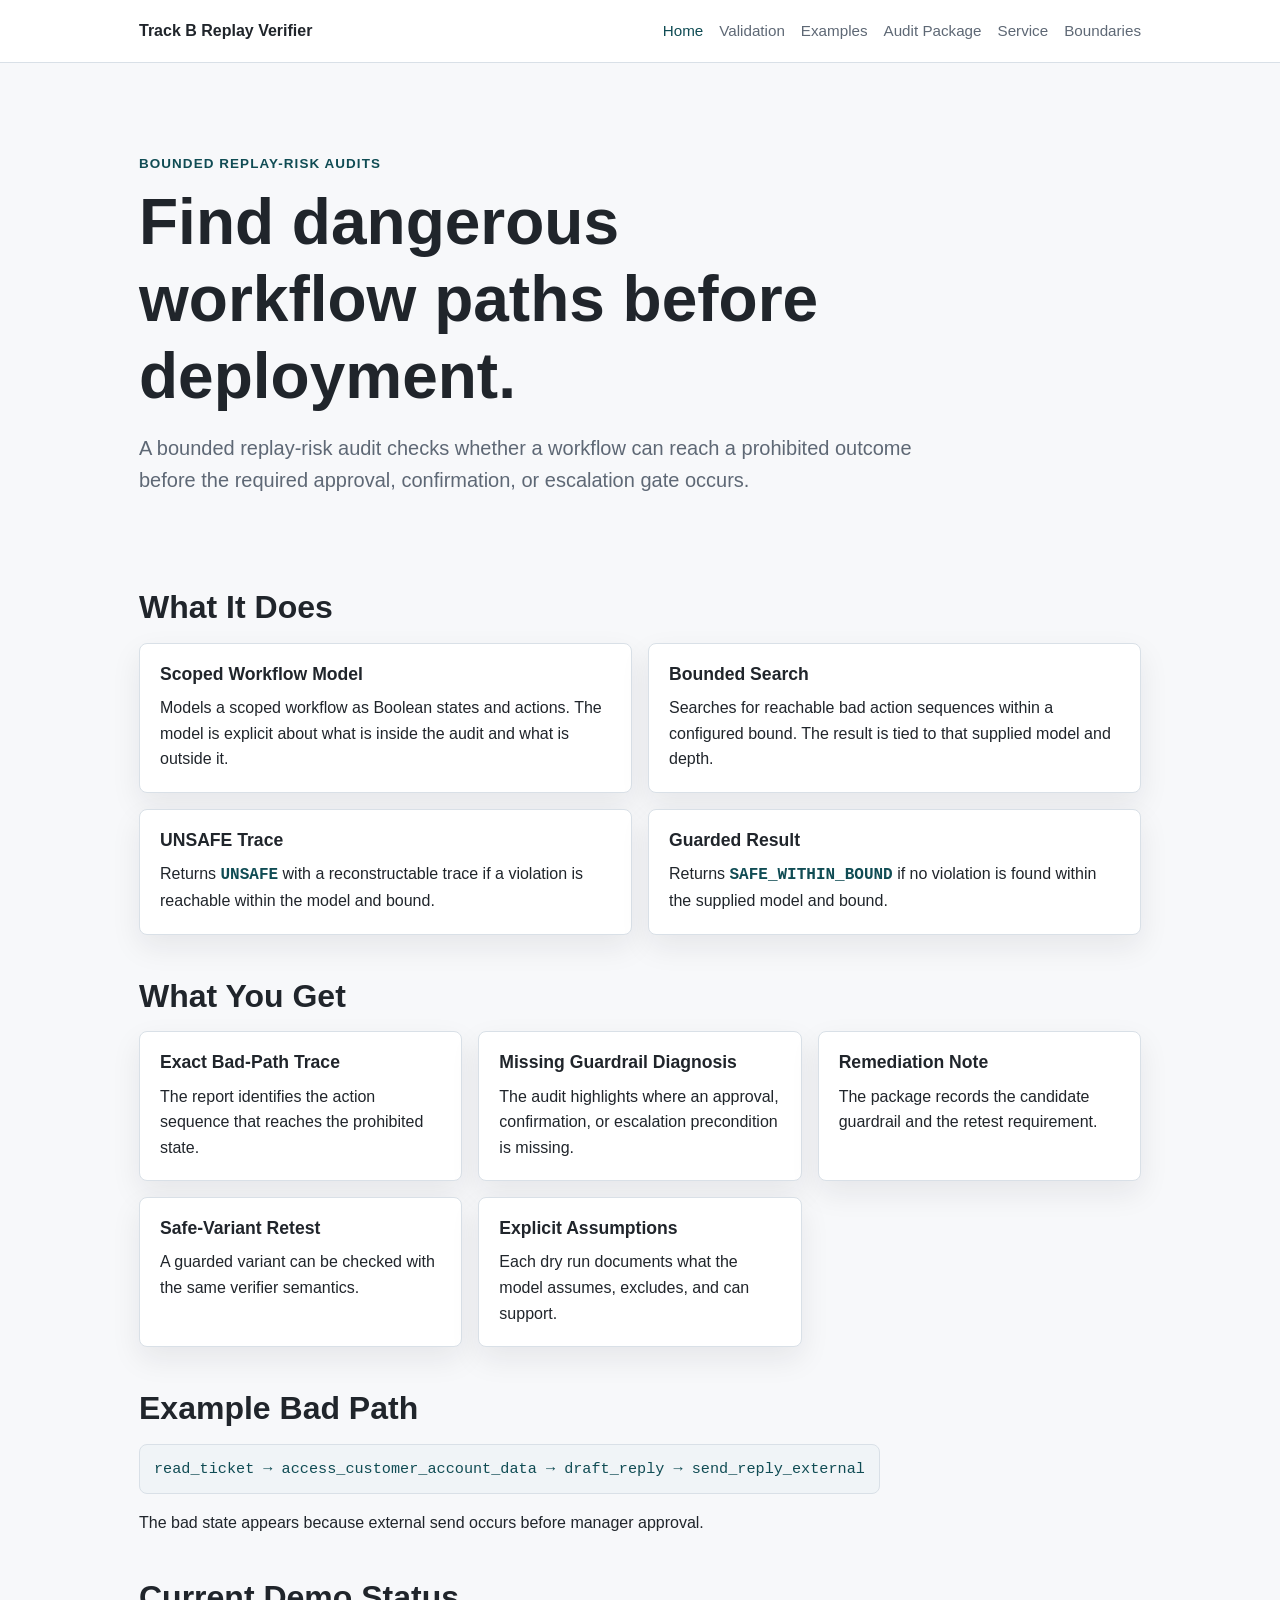
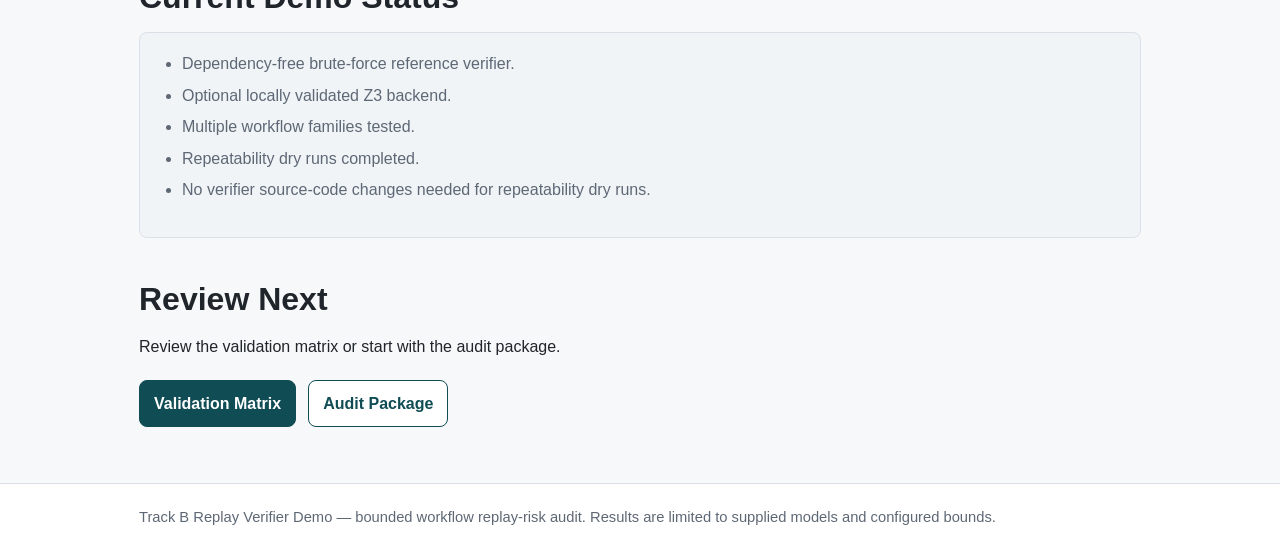
==== index.html @ 96722fc5 "Add files via upload" ====
<!doctype html>
<html lang="en">
<head>
  <meta charset="utf-8">
  <meta name="viewport" content="width=device-width, initial-scale=1">
  <title>Bounded Replay-Risk Audits</title>
  <link rel="stylesheet" href="assets/style.css">
</head>
<body>
  <header class="site-header">
    <nav class="nav" aria-label="Site navigation">
      <a class="brand" href="index.html">Track B Replay Verifier</a>
      <div class="nav-links">
        <a href="index.html" aria-current="page">Home</a>
        <a href="validation.html">Validation</a>
        <a href="examples.html">Examples</a>
        <a href="audit.html">Audit Package</a>
        <a href="service.html">Service</a>
        <a href="boundaries.html">Boundaries</a>
      </div>
    </nav>
  </header>

  <main class="page">
    <section class="hero">
      <p class="eyebrow">Bounded Replay-Risk Audits</p>
      <h1>Find dangerous workflow paths before deployment.</h1>
      <p class="lead">A bounded replay-risk audit checks whether a workflow can reach a prohibited outcome before the required approval, confirmation, or escalation gate occurs.</p>
    </section>

    <section class="section">
      <h2>What It Does</h2>
      <div class="grid two">
        <div class="card">
          <h3>Scoped Workflow Model</h3>
          <p>Models a scoped workflow as Boolean states and actions. The model is explicit about what is inside the audit and what is outside it.</p>
        </div>
        <div class="card">
          <h3>Bounded Search</h3>
          <p>Searches for reachable bad action sequences within a configured bound. The result is tied to that supplied model and depth.</p>
        </div>
        <div class="card">
          <h3>UNSAFE Trace</h3>
          <p>Returns <span class="status">UNSAFE</span> with a reconstructable trace if a violation is reachable within the model and bound.</p>
        </div>
        <div class="card">
          <h3>Guarded Result</h3>
          <p>Returns <span class="status">SAFE_WITHIN_BOUND</span> if no violation is found within the supplied model and bound.</p>
        </div>
      </div>
    </section>

    <section class="section">
      <h2>What You Get</h2>
      <div class="grid">
        <div class="card"><h3>Exact Bad-Path Trace</h3><p>The report identifies the action sequence that reaches the prohibited state.</p></div>
        <div class="card"><h3>Missing Guardrail Diagnosis</h3><p>The audit highlights where an approval, confirmation, or escalation precondition is missing.</p></div>
        <div class="card"><h3>Remediation Note</h3><p>The package records the candidate guardrail and the retest requirement.</p></div>
        <div class="card"><h3>Safe-Variant Retest</h3><p>A guarded variant can be checked with the same verifier semantics.</p></div>
        <div class="card"><h3>Explicit Assumptions</h3><p>Each dry run documents what the model assumes, excludes, and can support.</p></div>
      </div>
    </section>

    <section class="section">
      <h2>Example Bad Path</h2>
      <p class="path">read_ticket &rarr; access_customer_account_data &rarr; draft_reply &rarr; send_reply_external</p>
      <p>The bad state appears because external send occurs before manager approval.</p>
    </section>

    <section class="section">
      <h2>Current Demo Status</h2>
      <div class="muted-box">
        <ul>
          <li>Dependency-free brute-force reference verifier.</li>
          <li>Optional locally validated Z3 backend.</li>
          <li>Multiple workflow families tested.</li>
          <li>Repeatability dry runs completed.</li>
          <li>No verifier source-code changes needed for repeatability dry runs.</li>
        </ul>
      </div>
    </section>

    <section class="section">
      <h2>Review Next</h2>
      <p>Review the validation matrix or start with the audit package.</p>
      <div class="cta-row">
        <a class="button" href="validation.html">Validation Matrix</a>
        <a class="button secondary" href="audit.html">Audit Package</a>
      </div>
    </section>
  </main>

  <footer class="site-footer">
    <p>Track B Replay Verifier Demo &mdash; bounded workflow replay-risk audit. Results are limited to supplied models and configured bounds.</p>
  </footer>
</body>
</html>
---- assets/style.css ----
:root {
  --bg: #f7f8fa;
  --surface: #ffffff;
  --surface-strong: #f0f4f7;
  --text: #20252b;
  --muted: #5e6875;
  --border: #d9e0e7;
  --accent: #176a73;
  --accent-dark: #104c54;
  --warning: #7a4e13;
  --warning-bg: #fff4df;
  --shadow: 0 12px 30px rgba(20, 31, 43, 0.08);
}

* {
  box-sizing: border-box;
}

html {
  background: var(--bg);
}

body {
  margin: 0;
  color: var(--text);
  background: var(--bg);
  font-family: Arial, Helvetica, sans-serif;
  font-size: 16px;
  line-height: 1.6;
}

a {
  color: var(--accent-dark);
  text-decoration-thickness: 1px;
  text-underline-offset: 3px;
}

a:hover,
a:focus {
  color: var(--accent);
}

.site-header {
  background: var(--surface);
  border-bottom: 1px solid var(--border);
}

.nav {
  max-width: 1050px;
  margin: 0 auto;
  padding: 18px 24px;
  display: flex;
  gap: 18px;
  align-items: center;
  justify-content: space-between;
}

.brand {
  color: var(--text);
  font-weight: 700;
  letter-spacing: 0;
  text-decoration: none;
  white-space: nowrap;
}

.nav-links {
  display: flex;
  flex-wrap: wrap;
  gap: 10px 16px;
  align-items: center;
  justify-content: flex-end;
}

.nav-links a {
  color: var(--muted);
  font-size: 0.95rem;
  text-decoration: none;
}

.nav-links a[aria-current="page"],
.nav-links a:hover,
.nav-links a:focus {
  color: var(--accent-dark);
}

.page {
  max-width: 1050px;
  margin: 0 auto;
  padding: 48px 24px 56px;
}

.hero {
  padding: 42px 0 34px;
}

.eyebrow {
  margin: 0 0 10px;
  color: var(--accent-dark);
  font-size: 0.84rem;
  font-weight: 700;
  letter-spacing: 0.08em;
  text-transform: uppercase;
}

h1,
h2,
h3 {
  line-height: 1.2;
  letter-spacing: 0;
}

h1 {
  max-width: 760px;
  margin: 0;
  font-size: clamp(2.1rem, 5vw, 4rem);
}

h2 {
  margin: 0 0 16px;
  font-size: clamp(1.55rem, 3vw, 2rem);
}

h3 {
  margin: 0 0 10px;
  font-size: 1.1rem;
}

p {
  margin: 0 0 16px;
}

.lead {
  max-width: 780px;
  margin-top: 18px;
  color: var(--muted);
  font-size: clamp(1.05rem, 2vw, 1.25rem);
}

.section {
  margin-top: 42px;
}

.section:first-child {
  margin-top: 0;
}

.grid {
  display: grid;
  grid-template-columns: repeat(3, minmax(0, 1fr));
  gap: 16px;
}

.grid.two {
  grid-template-columns: repeat(2, minmax(0, 1fr));
}

.card {
  background: var(--surface);
  border: 1px solid var(--border);
  border-radius: 8px;
  padding: 20px;
  box-shadow: var(--shadow);
}

.card p:last-child,
.boundary-box p:last-child {
  margin-bottom: 0;
}

.path {
  display: inline-block;
  max-width: 100%;
  padding: 12px 14px;
  overflow-wrap: anywhere;
  color: var(--accent-dark);
  background: var(--surface-strong);
  border: 1px solid var(--border);
  border-radius: 8px;
  font-family: "Courier New", Courier, monospace;
  font-size: 0.95rem;
}

.cta-row {
  display: flex;
  flex-wrap: wrap;
  gap: 12px;
  margin-top: 20px;
}

.button {
  display: inline-block;
  padding: 10px 14px;
  color: #ffffff;
  background: var(--accent-dark);
  border: 1px solid var(--accent-dark);
  border-radius: 8px;
  text-decoration: none;
  font-weight: 700;
}

.button.secondary {
  color: var(--accent-dark);
  background: var(--surface);
}

.button:hover,
.button:focus {
  color: #ffffff;
  background: var(--accent);
  border-color: var(--accent);
}

.button.secondary:hover,
.button.secondary:focus {
  color: var(--accent-dark);
  background: var(--surface-strong);
  border-color: var(--accent-dark);
}

.boundary-box {
  padding: 18px 20px;
  color: var(--warning);
  background: var(--warning-bg);
  border: 1px solid #ecd5a8;
  border-radius: 8px;
}

.muted-box {
  padding: 18px 20px;
  color: var(--muted);
  background: var(--surface-strong);
  border: 1px solid var(--border);
  border-radius: 8px;
}

.table-wrap {
  overflow-x: auto;
  background: var(--surface);
  border: 1px solid var(--border);
  border-radius: 8px;
  box-shadow: var(--shadow);
}

table {
  width: 100%;
  border-collapse: collapse;
  min-width: 820px;
}

th,
td {
  padding: 12px 14px;
  border-bottom: 1px solid var(--border);
  text-align: left;
  vertical-align: top;
}

th {
  color: var(--text);
  background: var(--surface-strong);
  font-size: 0.88rem;
}

td {
  color: var(--muted);
  font-size: 0.94rem;
}

tr:last-child td {
  border-bottom: 0;
}

.status {
  color: var(--accent-dark);
  font-family: "Courier New", Courier, monospace;
  font-weight: 700;
  white-space: nowrap;
}

ul,
ol {
  margin-top: 0;
  padding-left: 22px;
}

li + li {
  margin-top: 6px;
}

.flow {
  display: flex;
  flex-wrap: wrap;
  gap: 8px;
  align-items: center;
}

.flow span {
  padding: 8px 10px;
  background: var(--surface);
  border: 1px solid var(--border);
  border-radius: 8px;
}

.site-footer {
  border-top: 1px solid var(--border);
  background: var(--surface);
}

.site-footer p {
  max-width: 1050px;
  margin: 0 auto;
  padding: 22px 24px;
  color: var(--muted);
  font-size: 0.92rem;
}

code {
  font-family: "Courier New", Courier, monospace;
  font-size: 0.95em;
}

@media (max-width: 760px) {
  .nav {
    align-items: flex-start;
    flex-direction: column;
  }

  .nav-links {
    justify-content: flex-start;
  }

  .page {
    padding-top: 30px;
  }

  .grid,
  .grid.two {
    grid-template-columns: 1fr;
  }
}
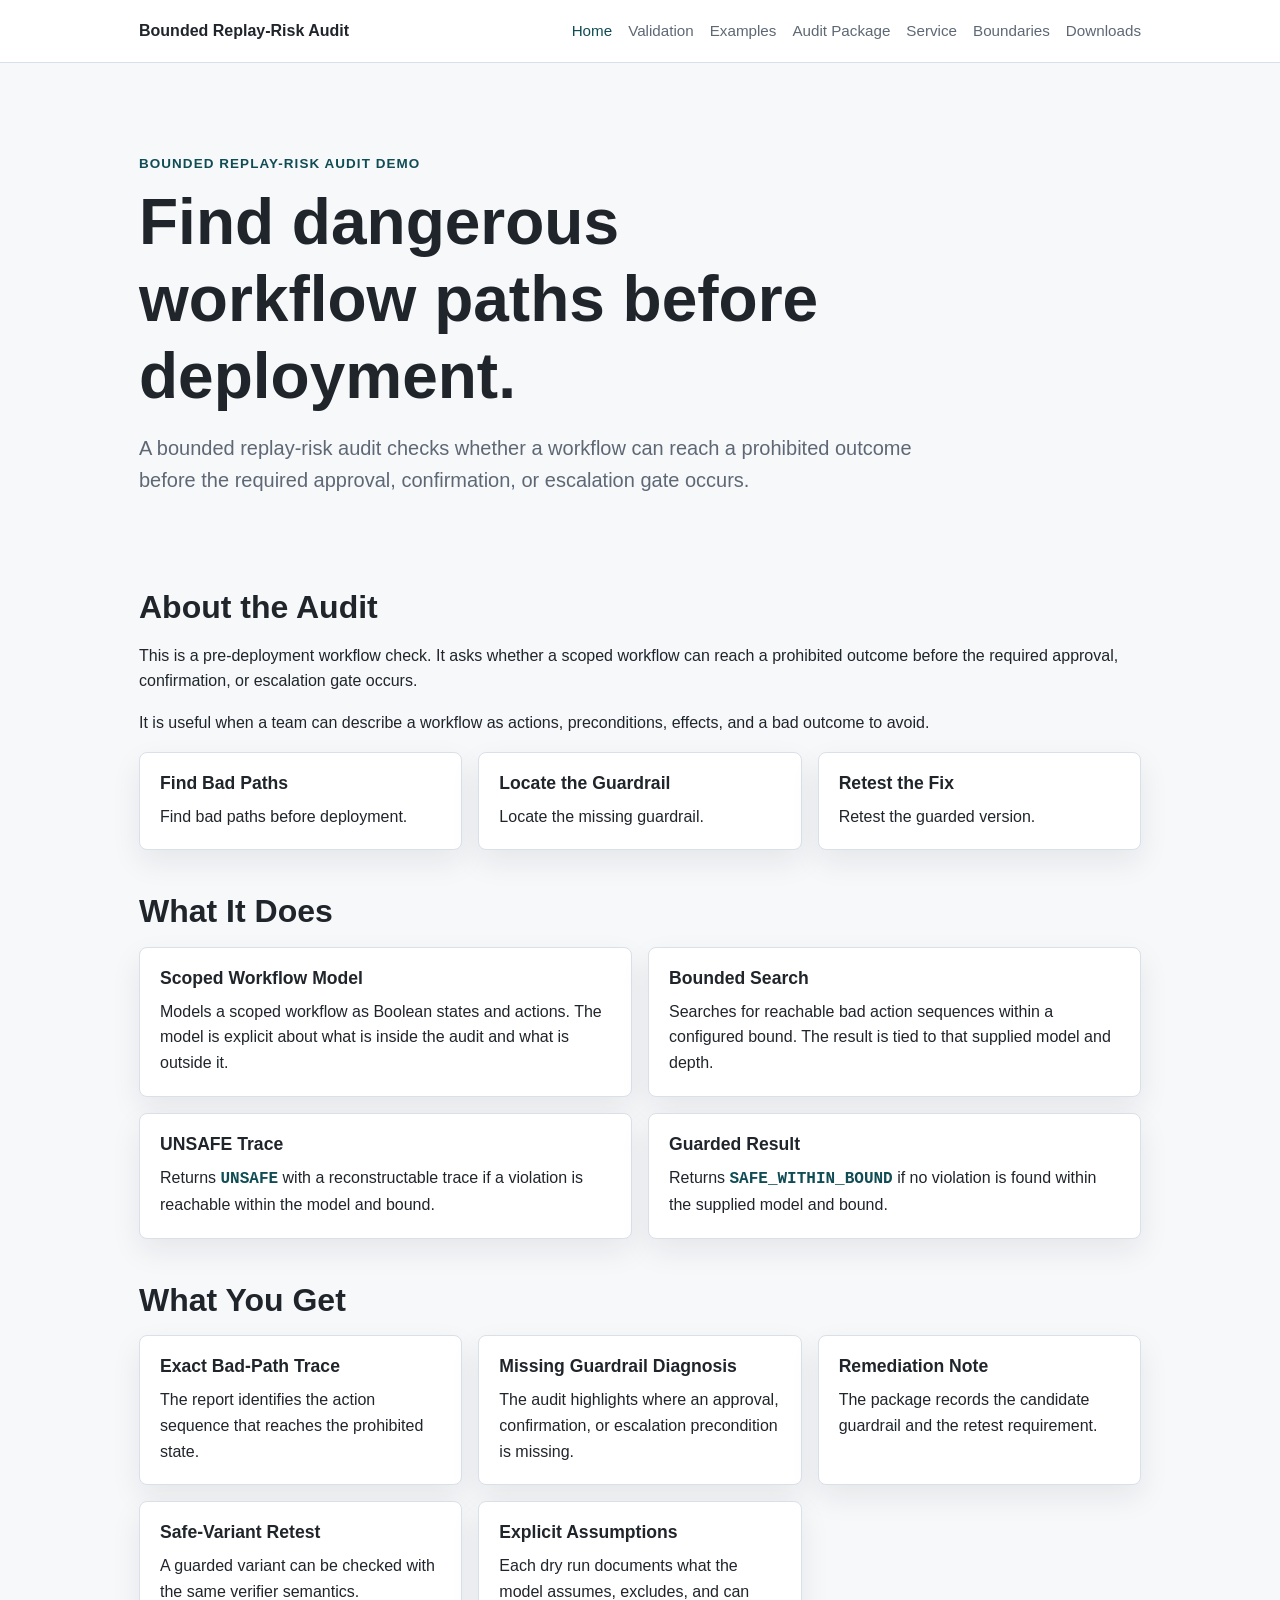
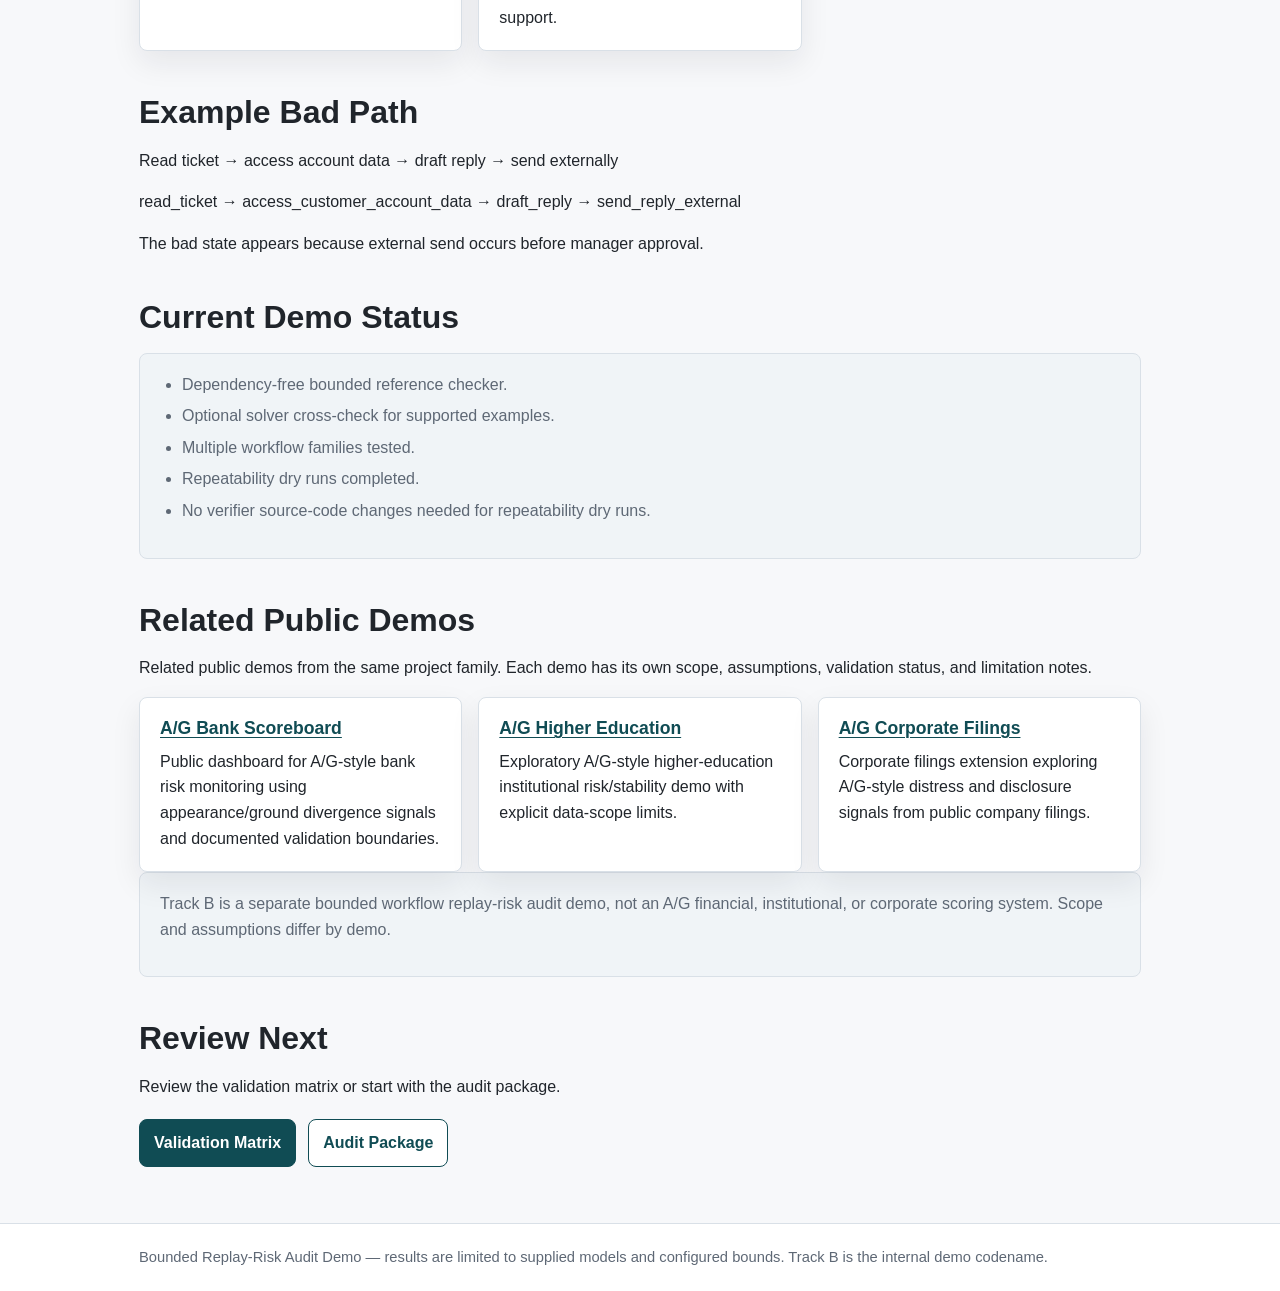
==== commit 4c678365: "Add files via upload" ====
--- a/index.html
+++ b/index.html
@@ -3,13 +3,13 @@
 <head>
   <meta charset="utf-8">
   <meta name="viewport" content="width=device-width, initial-scale=1">
-  <title>Bounded Replay-Risk Audits</title>
+  <title>Bounded Replay-Risk Audit Demo</title>
   <link rel="stylesheet" href="assets/style.css">
 </head>
 <body>
   <header class="site-header">
     <nav class="nav" aria-label="Site navigation">
-      <a class="brand" href="index.html">Track B Replay Verifier</a>
+      <a class="brand" href="index.html">Bounded Replay-Risk Audit</a>
       <div class="nav-links">
         <a href="index.html" aria-current="page">Home</a>
         <a href="validation.html">Validation</a>
@@ -17,15 +17,27 @@
         <a href="audit.html">Audit Package</a>
         <a href="service.html">Service</a>
         <a href="boundaries.html">Boundaries</a>
+        <a href="downloads.html">Downloads</a>
       </div>
     </nav>
   </header>
 
   <main class="page">
     <section class="hero">
-      <p class="eyebrow">Bounded Replay-Risk Audits</p>
+      <p class="eyebrow">Bounded Replay-Risk Audit Demo</p>
       <h1>Find dangerous workflow paths before deployment.</h1>
       <p class="lead">A bounded replay-risk audit checks whether a workflow can reach a prohibited outcome before the required approval, confirmation, or escalation gate occurs.</p>
+    </section>
+
+    <section class="section">
+      <h2>About the Audit</h2>
+      <p>This is a pre-deployment workflow check. It asks whether a scoped workflow can reach a prohibited outcome before the required approval, confirmation, or escalation gate occurs.</p>
+      <p>It is useful when a team can describe a workflow as actions, preconditions, effects, and a bad outcome to avoid.</p>
+      <div class="grid">
+        <div class="card"><h3>Find Bad Paths</h3><p>Find bad paths before deployment.</p></div>
+        <div class="card"><h3>Locate the Guardrail</h3><p>Locate the missing guardrail.</p></div>
+        <div class="card"><h3>Retest the Fix</h3><p>Retest the guarded version.</p></div>
+      </div>
     </section>
 
     <section class="section">
@@ -63,7 +75,8 @@
 
     <section class="section">
       <h2>Example Bad Path</h2>
-      <p class="path">read_ticket &rarr; access_customer_account_data &rarr; draft_reply &rarr; send_reply_external</p>
+      <p class="display-path">Read ticket &rarr; access account data &rarr; draft reply &rarr; send externally</p>
+      <p class="trace-line">read_ticket &rarr; access_customer_account_data &rarr; draft_reply &rarr; send_reply_external</p>
       <p>The bad state appears because external send occurs before manager approval.</p>
     </section>
 
@@ -71,12 +84,34 @@
       <h2>Current Demo Status</h2>
       <div class="muted-box">
         <ul>
-          <li>Dependency-free brute-force reference verifier.</li>
-          <li>Optional locally validated Z3 backend.</li>
+          <li>Dependency-free bounded reference checker.</li>
+          <li>Optional solver cross-check for supported examples.</li>
           <li>Multiple workflow families tested.</li>
           <li>Repeatability dry runs completed.</li>
           <li>No verifier source-code changes needed for repeatability dry runs.</li>
         </ul>
+      </div>
+    </section>
+
+    <section class="section">
+      <h2>Related Public Demos</h2>
+      <p>Related public demos from the same project family. Each demo has its own scope, assumptions, validation status, and limitation notes.</p>
+      <div class="grid">
+        <div class="card">
+          <h3><a href="https://bome2017.github.io/ag-bank-scoreboard/">A/G Bank Scoreboard</a></h3>
+          <p>Public dashboard for A/G-style bank risk monitoring using appearance/ground divergence signals and documented validation boundaries.</p>
+        </div>
+        <div class="card">
+          <h3><a href="https://bome2017.github.io/ag-higher-education/">A/G Higher Education</a></h3>
+          <p>Exploratory A/G-style higher-education institutional risk/stability demo with explicit data-scope limits.</p>
+        </div>
+        <div class="card">
+          <h3><a href="https://bome2017.github.io/ag-corporate-filings/">A/G Corporate Filings</a></h3>
+          <p>Corporate filings extension exploring A/G-style distress and disclosure signals from public company filings.</p>
+        </div>
+      </div>
+      <div class="muted-box">
+        <p>Track B is a separate bounded workflow replay-risk audit demo, not an A/G financial, institutional, or corporate scoring system. Scope and assumptions differ by demo.</p>
       </div>
     </section>
 
@@ -91,7 +126,7 @@
   </main>
 
   <footer class="site-footer">
-    <p>Track B Replay Verifier Demo &mdash; bounded workflow replay-risk audit. Results are limited to supplied models and configured bounds.</p>
+    <p>Bounded Replay-Risk Audit Demo &mdash; results are limited to supplied models and configured bounds. Track B is the internal demo codename.</p>
   </footer>
 </body>
 </html>
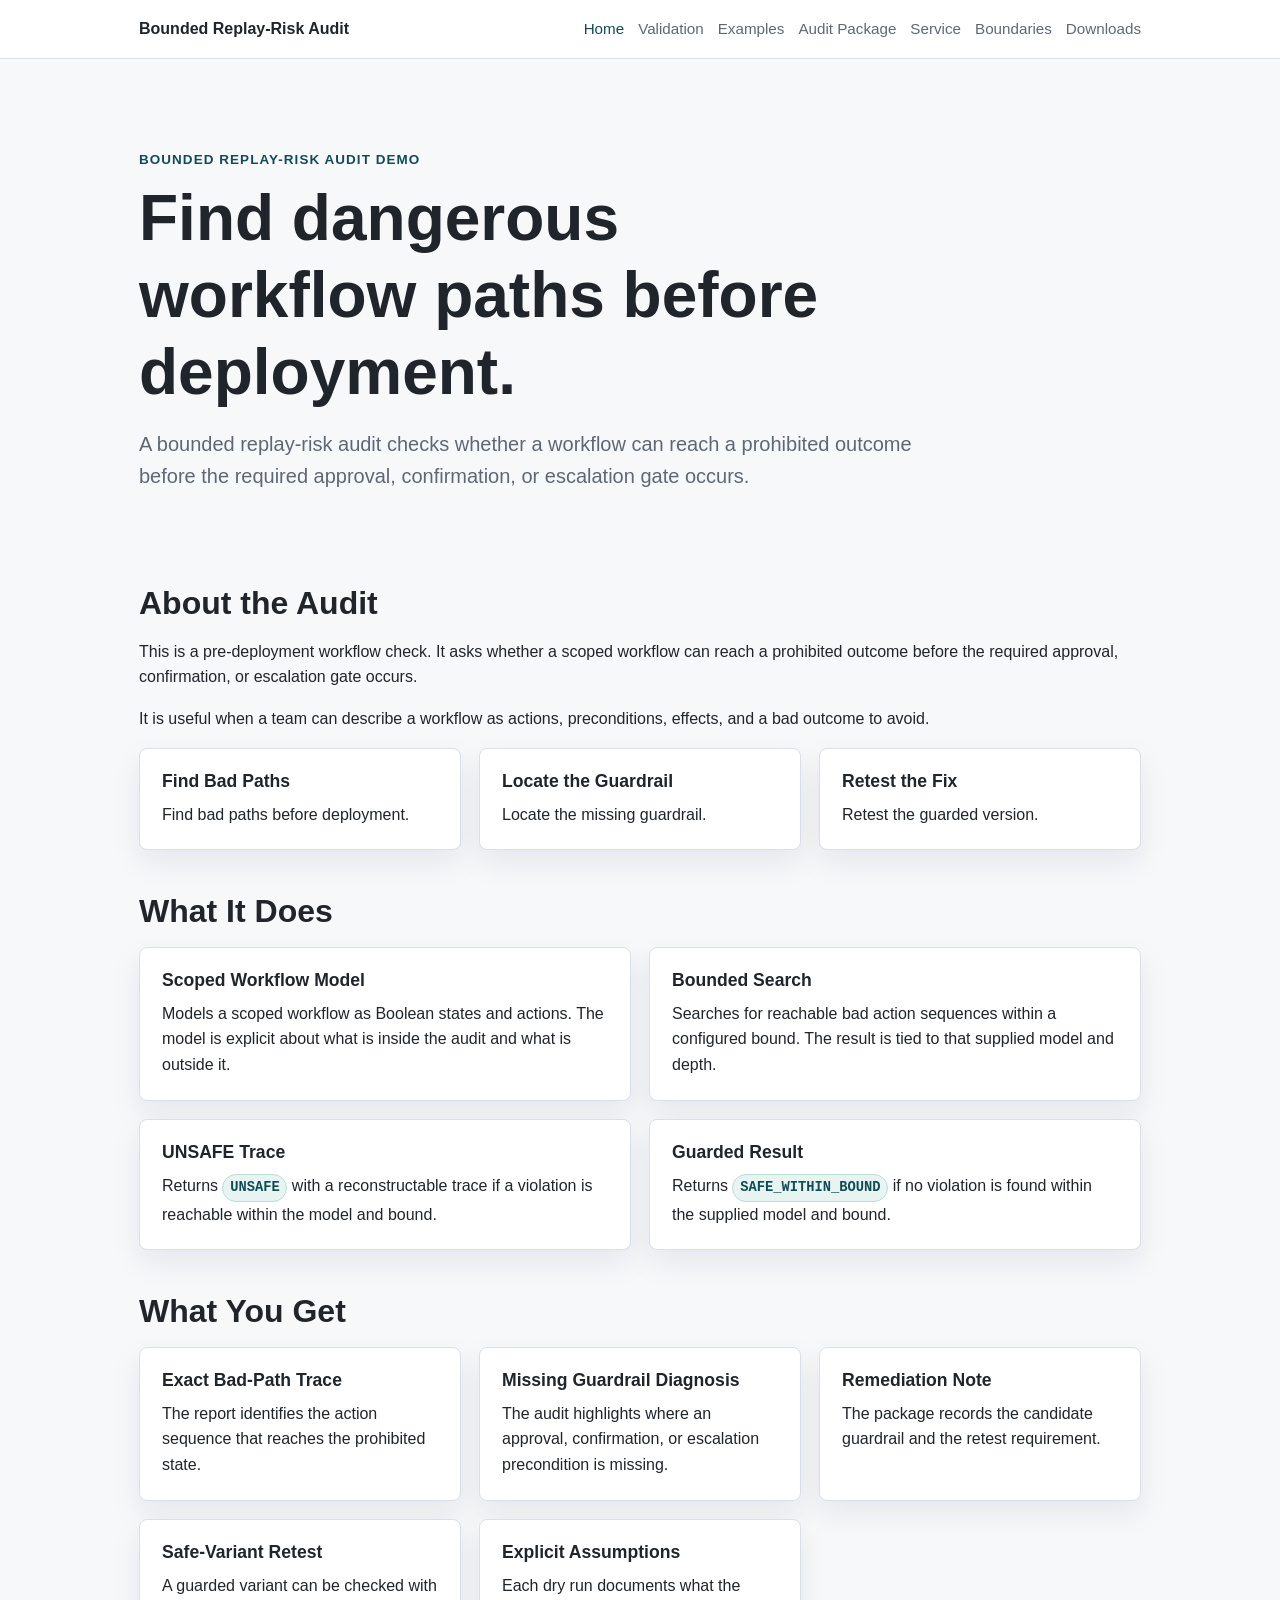
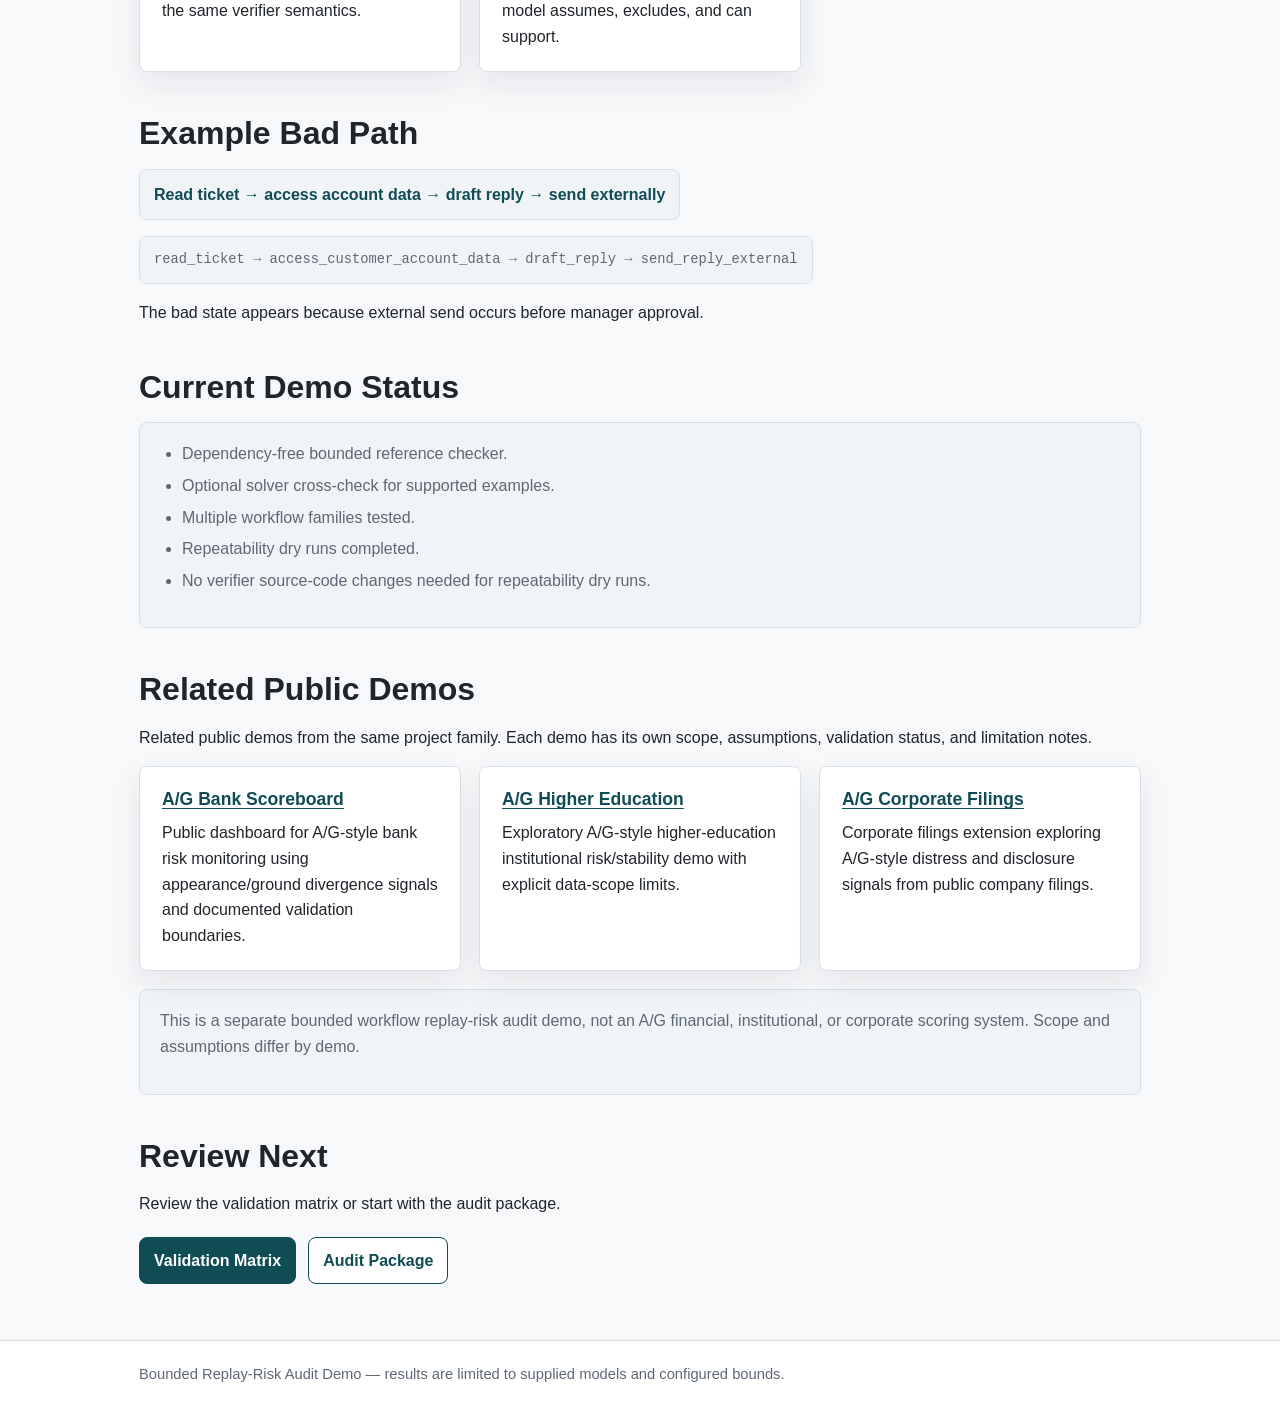
==== commit 06d0ed7d: "Add files via upload" ====
--- a/index.html
+++ b/index.html
@@ -111,7 +111,7 @@
         </div>
       </div>
       <div class="muted-box">
-        <p>Track B is a separate bounded workflow replay-risk audit demo, not an A/G financial, institutional, or corporate scoring system. Scope and assumptions differ by demo.</p>
+        <p>This is a separate bounded workflow replay-risk audit demo, not an A/G financial, institutional, or corporate scoring system. Scope and assumptions differ by demo.</p>
       </div>
     </section>
 
@@ -126,7 +126,7 @@
   </main>
 
   <footer class="site-footer">
-    <p>Bounded Replay-Risk Audit Demo &mdash; results are limited to supplied models and configured bounds. Track B is the internal demo codename.</p>
+    <p>Bounded Replay-Risk Audit Demo &mdash; results are limited to supplied models and configured bounds.</p>
   </footer>
 </body>
 </html>
--- a/assets/style.css
+++ b/assets/style.css
@@ -9,6 +9,7 @@
   --accent-dark: #104c54;
   --warning: #7a4e13;
   --warning-bg: #fff4df;
+  --status-bg: #e7f4f2;
   --shadow: 0 12px 30px rgba(20, 31, 43, 0.08);
 }
 
@@ -48,9 +49,9 @@
 .nav {
   max-width: 1050px;
   margin: 0 auto;
-  padding: 18px 24px;
+  padding: 16px 24px;
   display: flex;
-  gap: 18px;
+  gap: 16px 24px;
   align-items: center;
   justify-content: space-between;
 }
@@ -60,13 +61,13 @@
   font-weight: 700;
   letter-spacing: 0;
   text-decoration: none;
-  white-space: nowrap;
+  overflow-wrap: anywhere;
 }
 
 .nav-links {
   display: flex;
   flex-wrap: wrap;
-  gap: 10px 16px;
+  gap: 8px 14px;
   align-items: center;
   justify-content: flex-end;
 }
@@ -136,6 +137,11 @@
   font-size: clamp(1.05rem, 2vw, 1.25rem);
 }
 
+.secondary-lead {
+  margin-top: 10px;
+  font-size: 1.02rem;
+}
+
 .section {
   margin-top: 42px;
 }
@@ -147,18 +153,22 @@
 .grid {
   display: grid;
   grid-template-columns: repeat(3, minmax(0, 1fr));
-  gap: 16px;
+  gap: 18px;
 }
 
 .grid.two {
   grid-template-columns: repeat(2, minmax(0, 1fr));
 }
 
+.grid + .muted-box {
+  margin-top: 18px;
+}
+
 .card {
   background: var(--surface);
   border: 1px solid var(--border);
   border-radius: 8px;
-  padding: 20px;
+  padding: 22px;
   box-shadow: var(--shadow);
 }
 
@@ -167,17 +177,42 @@
   margin-bottom: 0;
 }
 
-.path {
+.path,
+.display-path,
+.trace-line,
+.code-path {
   display: inline-block;
   max-width: 100%;
   padding: 12px 14px;
   overflow-wrap: anywhere;
+  word-break: break-word;
   color: var(--accent-dark);
   background: var(--surface-strong);
   border: 1px solid var(--border);
   border-radius: 8px;
+}
+
+.path,
+.trace-line,
+.code-path {
   font-family: "Courier New", Courier, monospace;
   font-size: 0.95rem;
+}
+
+.display-path {
+  font-size: 1rem;
+  font-weight: 700;
+}
+
+.trace-line {
+  color: var(--muted);
+  font-size: 0.86rem;
+}
+
+.note {
+  margin-top: 12px;
+  color: var(--muted);
+  font-size: 0.92rem;
 }
 
 .cta-row {
@@ -244,12 +279,12 @@
 table {
   width: 100%;
   border-collapse: collapse;
-  min-width: 820px;
+  min-width: 760px;
 }
 
 th,
 td {
-  padding: 12px 14px;
+  padding: 13px 14px;
   border-bottom: 1px solid var(--border);
   text-align: left;
   vertical-align: top;
@@ -259,11 +294,16 @@
   color: var(--text);
   background: var(--surface-strong);
   font-size: 0.88rem;
+  white-space: nowrap;
 }
 
 td {
   color: var(--muted);
   font-size: 0.94rem;
+}
+
+tbody tr:nth-child(even) {
+  background: #fbfcfd;
 }
 
 tr:last-child td {
@@ -271,8 +311,14 @@
 }
 
 .status {
-  color: var(--accent-dark);
+  display: inline-block;
+  padding: 0.12rem 0.42rem;
+  color: var(--accent-dark);
+  background: var(--status-bg);
+  border: 1px solid #b9ddd8;
+  border-radius: 999px;
   font-family: "Courier New", Courier, monospace;
+  font-size: 0.86em;
   font-weight: 700;
   white-space: nowrap;
 }
@@ -317,6 +363,8 @@
 code {
   font-family: "Courier New", Courier, monospace;
   font-size: 0.95em;
+  overflow-wrap: anywhere;
+  word-break: break-word;
 }
 
 @media (max-width: 760px) {
@@ -330,11 +378,27 @@
   }
 
   .page {
-    padding-top: 30px;
+    padding: 30px 18px 44px;
+  }
+
+  .hero {
+    padding: 26px 0 24px;
+  }
+
+  .section {
+    margin-top: 32px;
   }
 
   .grid,
   .grid.two {
     grid-template-columns: 1fr;
   }
-}
+
+  .card {
+    padding: 18px;
+  }
+
+  table {
+    min-width: 680px;
+  }
+}
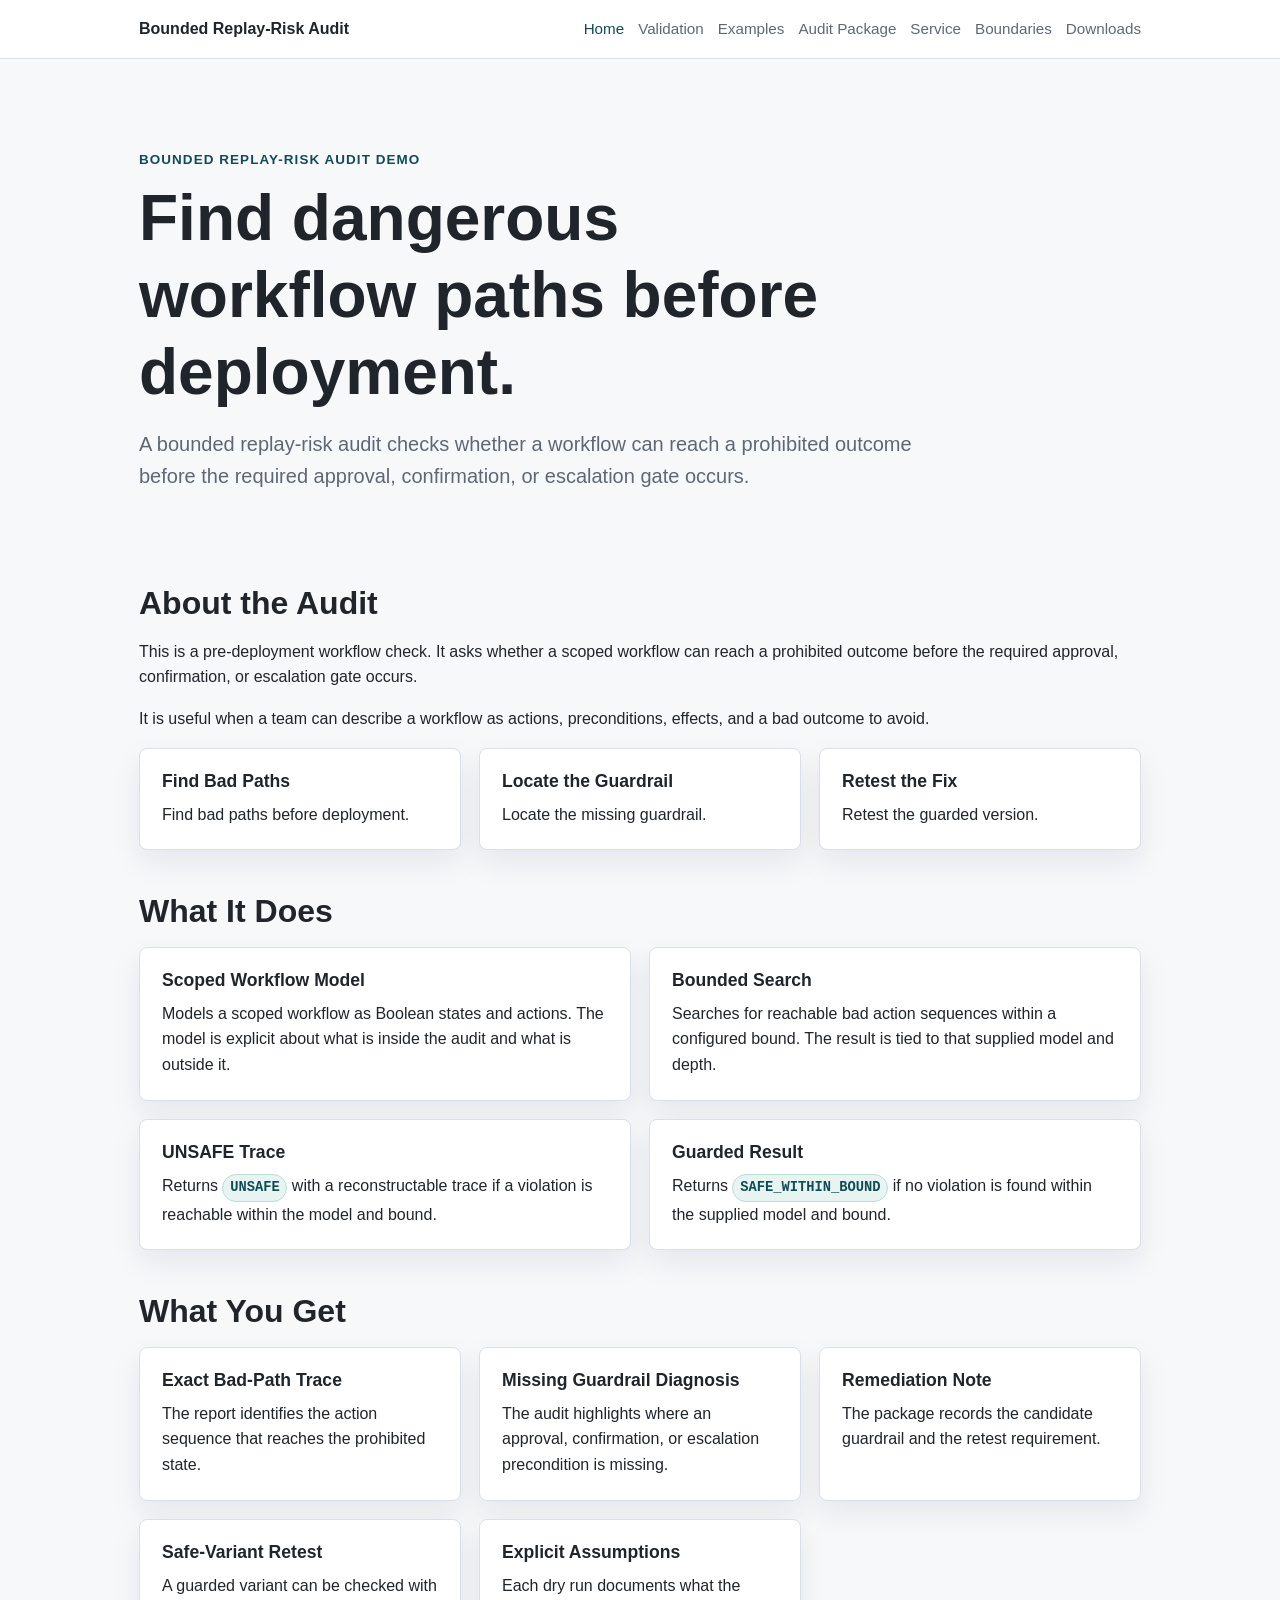
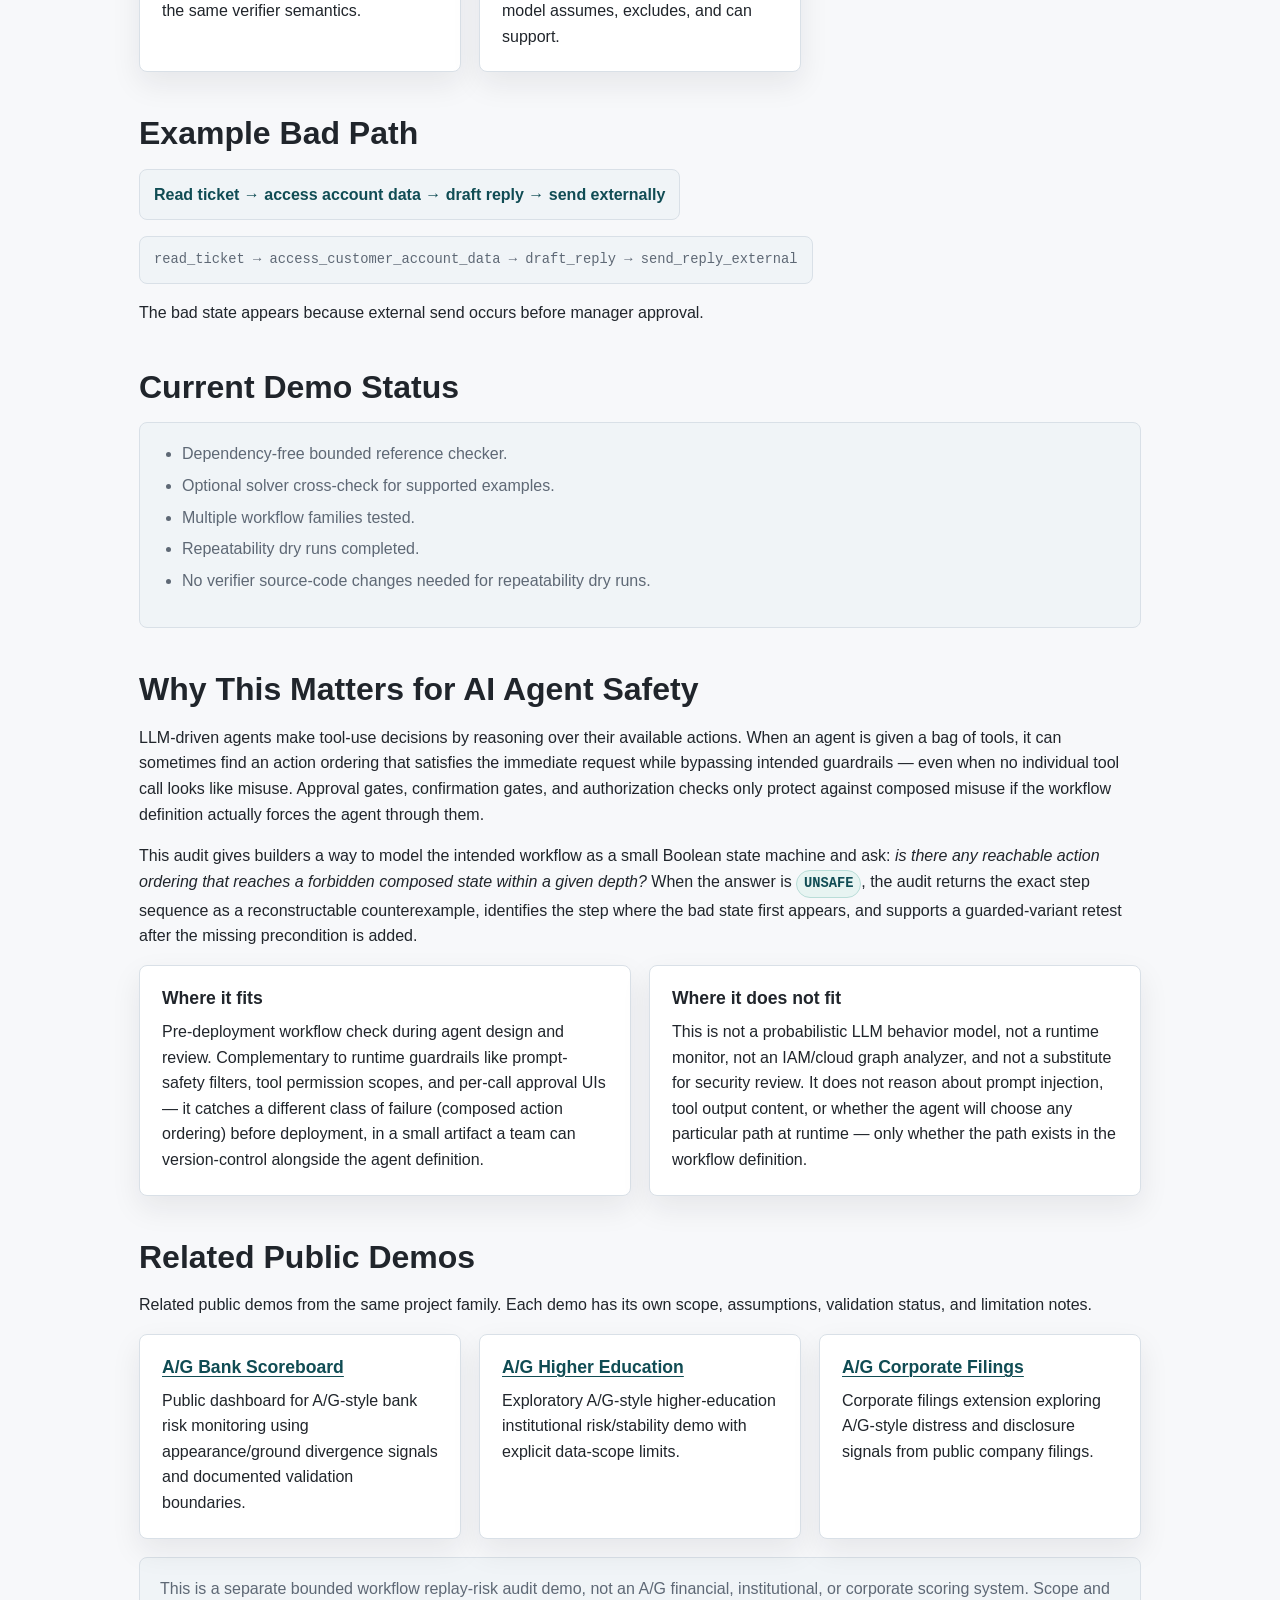
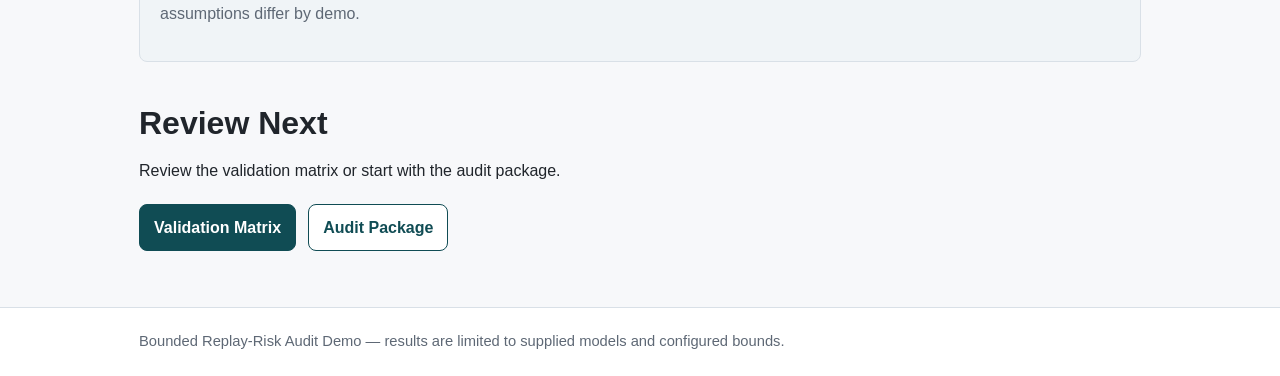
==== commit 34c5ac5f: "Add files via upload" ====
--- a/index.html
+++ b/index.html
@@ -94,6 +94,22 @@
     </section>
 
     <section class="section">
+      <h2>Why This Matters for AI Agent Safety</h2>
+      <p>LLM-driven agents make tool-use decisions by reasoning over their available actions. When an agent is given a bag of tools, it can sometimes find an action ordering that satisfies the immediate request while bypassing intended guardrails &mdash; even when no individual tool call looks like misuse. Approval gates, confirmation gates, and authorization checks only protect against composed misuse if the workflow definition actually forces the agent through them.</p>
+      <p>This audit gives builders a way to model the intended workflow as a small Boolean state machine and ask: <em>is there any reachable action ordering that reaches a forbidden composed state within a given depth?</em> When the answer is <span class="status">UNSAFE</span>, the audit returns the exact step sequence as a reconstructable counterexample, identifies the step where the bad state first appears, and supports a guarded-variant retest after the missing precondition is added.</p>
+      <div class="grid two">
+        <div class="card">
+          <h3>Where it fits</h3>
+          <p>Pre-deployment workflow check during agent design and review. Complementary to runtime guardrails like prompt-safety filters, tool permission scopes, and per-call approval UIs &mdash; it catches a different class of failure (composed action ordering) before deployment, in a small artifact a team can version-control alongside the agent definition.</p>
+        </div>
+        <div class="card">
+          <h3>Where it does not fit</h3>
+          <p>This is not a probabilistic LLM behavior model, not a runtime monitor, not an IAM/cloud graph analyzer, and not a substitute for security review. It does not reason about prompt injection, tool output content, or whether the agent will choose any particular path at runtime &mdash; only whether the path exists in the workflow definition.</p>
+        </div>
+      </div>
+    </section>
+
+    <section class="section">
       <h2>Related Public Demos</h2>
       <p>Related public demos from the same project family. Each demo has its own scope, assumptions, validation status, and limitation notes.</p>
       <div class="grid">
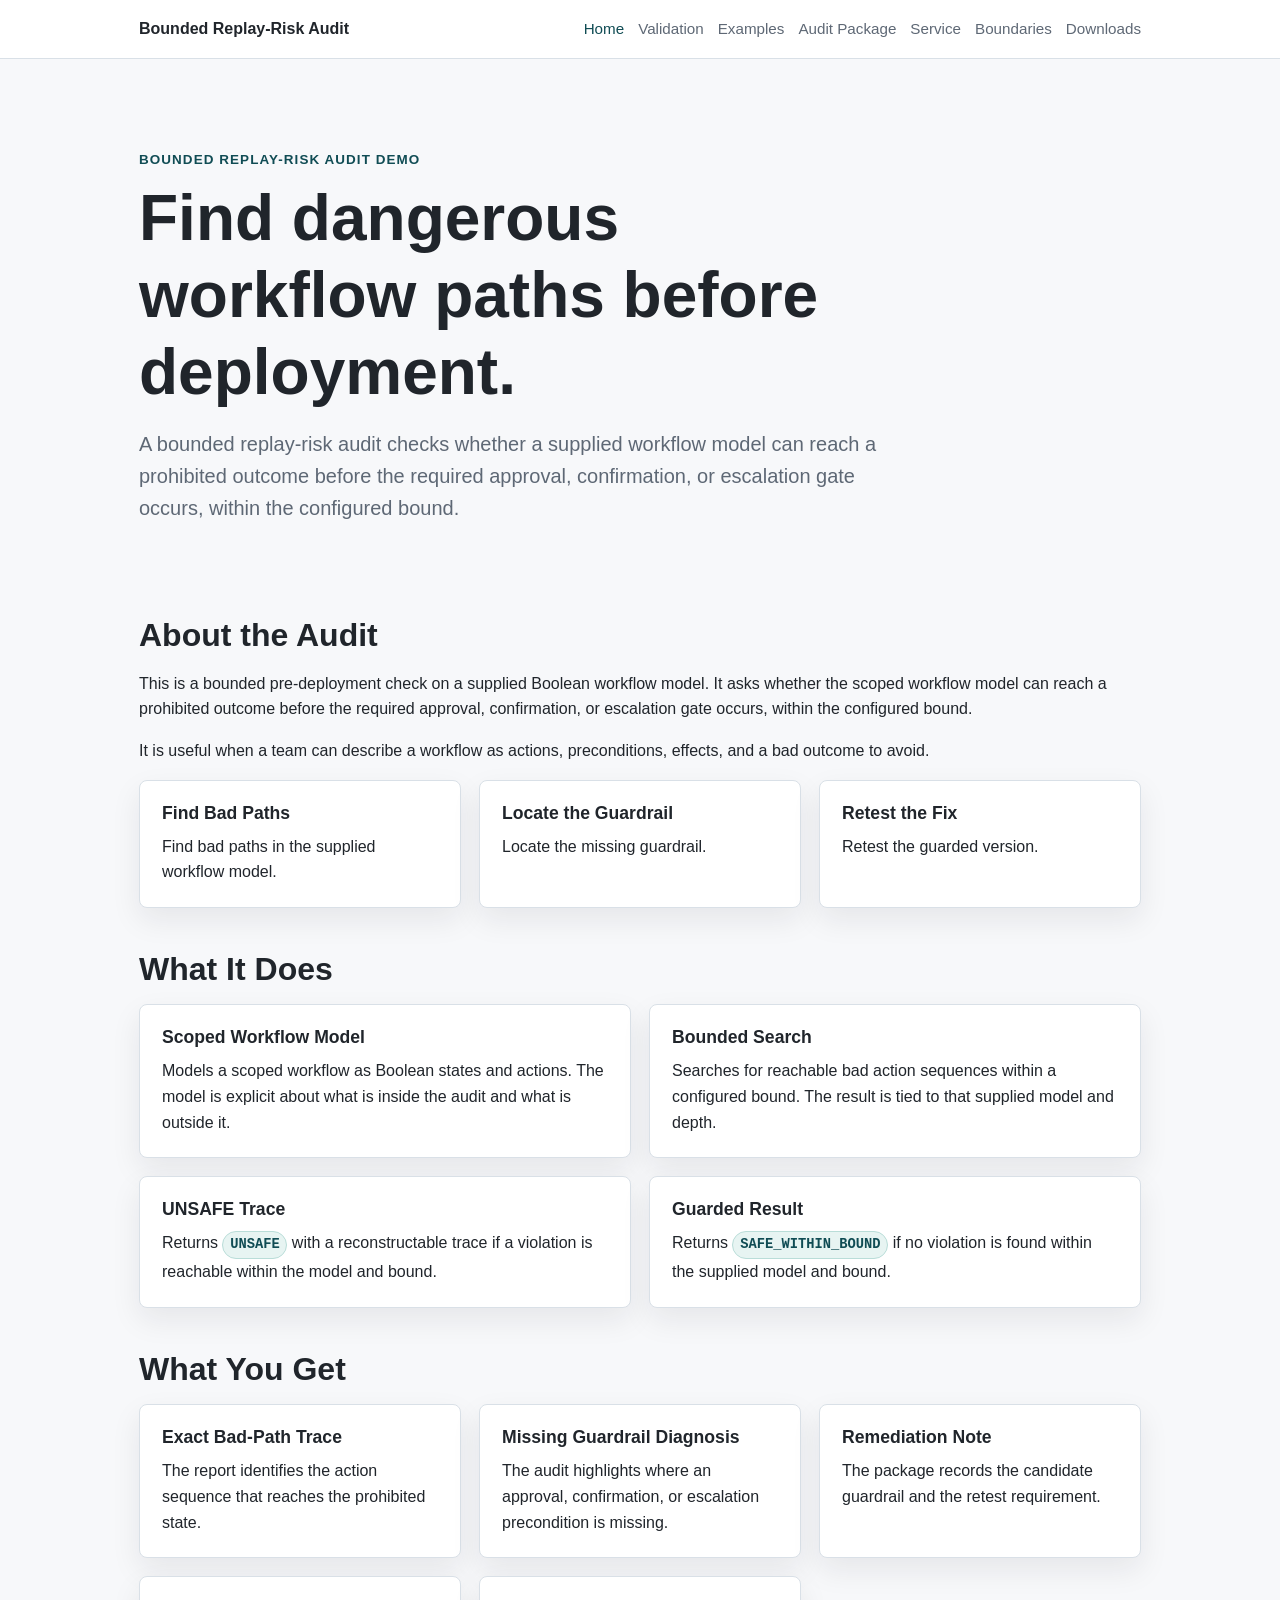
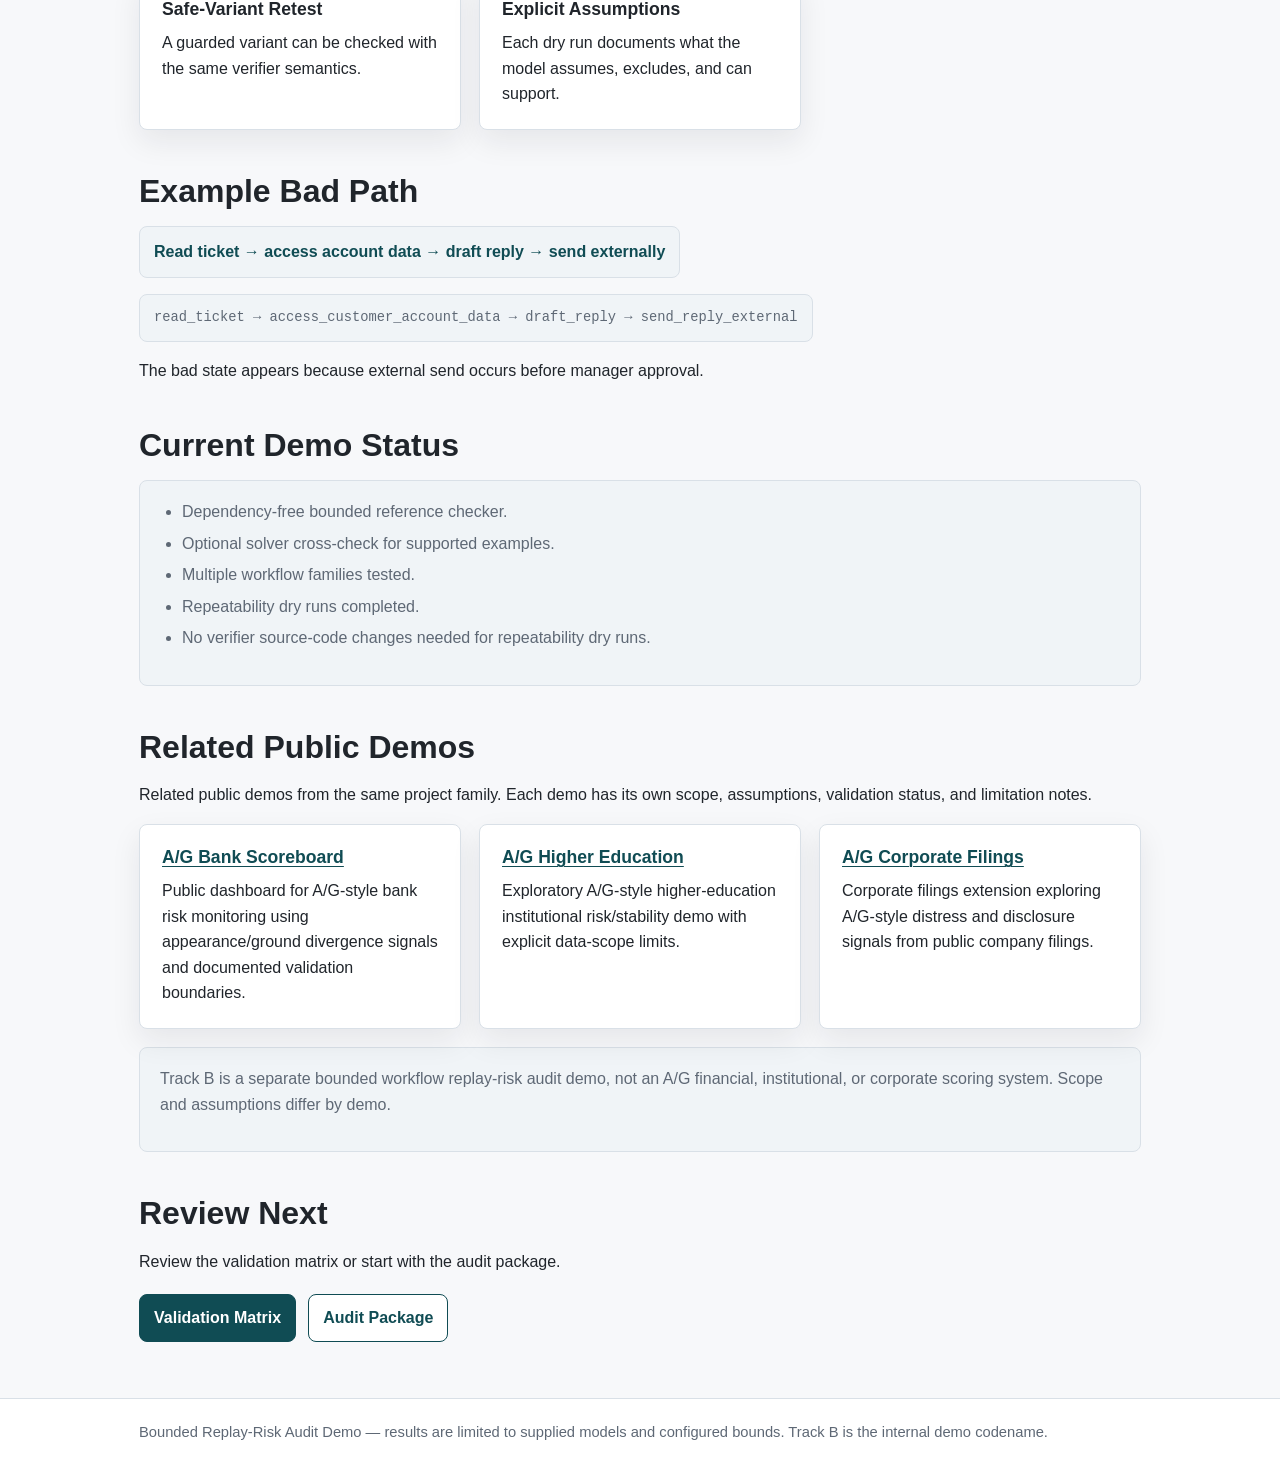
==== commit 35cddabe: "Add files via upload" ====
--- a/index.html
+++ b/index.html
@@ -26,15 +26,15 @@
     <section class="hero">
       <p class="eyebrow">Bounded Replay-Risk Audit Demo</p>
       <h1>Find dangerous workflow paths before deployment.</h1>
-      <p class="lead">A bounded replay-risk audit checks whether a workflow can reach a prohibited outcome before the required approval, confirmation, or escalation gate occurs.</p>
+      <p class="lead">A bounded replay-risk audit checks whether a supplied workflow model can reach a prohibited outcome before the required approval, confirmation, or escalation gate occurs, within the configured bound.</p>
     </section>
 
     <section class="section">
       <h2>About the Audit</h2>
-      <p>This is a pre-deployment workflow check. It asks whether a scoped workflow can reach a prohibited outcome before the required approval, confirmation, or escalation gate occurs.</p>
+      <p>This is a bounded pre-deployment check on a supplied Boolean workflow model. It asks whether the scoped workflow model can reach a prohibited outcome before the required approval, confirmation, or escalation gate occurs, within the configured bound.</p>
       <p>It is useful when a team can describe a workflow as actions, preconditions, effects, and a bad outcome to avoid.</p>
       <div class="grid">
-        <div class="card"><h3>Find Bad Paths</h3><p>Find bad paths before deployment.</p></div>
+        <div class="card"><h3>Find Bad Paths</h3><p>Find bad paths in the supplied workflow model.</p></div>
         <div class="card"><h3>Locate the Guardrail</h3><p>Locate the missing guardrail.</p></div>
         <div class="card"><h3>Retest the Fix</h3><p>Retest the guarded version.</p></div>
       </div>
@@ -94,22 +94,6 @@
     </section>
 
     <section class="section">
-      <h2>Why This Matters for AI Agent Safety</h2>
-      <p>LLM-driven agents make tool-use decisions by reasoning over their available actions. When an agent is given a bag of tools, it can sometimes find an action ordering that satisfies the immediate request while bypassing intended guardrails &mdash; even when no individual tool call looks like misuse. Approval gates, confirmation gates, and authorization checks only protect against composed misuse if the workflow definition actually forces the agent through them.</p>
-      <p>This audit gives builders a way to model the intended workflow as a small Boolean state machine and ask: <em>is there any reachable action ordering that reaches a forbidden composed state within a given depth?</em> When the answer is <span class="status">UNSAFE</span>, the audit returns the exact step sequence as a reconstructable counterexample, identifies the step where the bad state first appears, and supports a guarded-variant retest after the missing precondition is added.</p>
-      <div class="grid two">
-        <div class="card">
-          <h3>Where it fits</h3>
-          <p>Pre-deployment workflow check during agent design and review. Complementary to runtime guardrails like prompt-safety filters, tool permission scopes, and per-call approval UIs &mdash; it catches a different class of failure (composed action ordering) before deployment, in a small artifact a team can version-control alongside the agent definition.</p>
-        </div>
-        <div class="card">
-          <h3>Where it does not fit</h3>
-          <p>This is not a probabilistic LLM behavior model, not a runtime monitor, not an IAM/cloud graph analyzer, and not a substitute for security review. It does not reason about prompt injection, tool output content, or whether the agent will choose any particular path at runtime &mdash; only whether the path exists in the workflow definition.</p>
-        </div>
-      </div>
-    </section>
-
-    <section class="section">
       <h2>Related Public Demos</h2>
       <p>Related public demos from the same project family. Each demo has its own scope, assumptions, validation status, and limitation notes.</p>
       <div class="grid">
@@ -127,7 +111,7 @@
         </div>
       </div>
       <div class="muted-box">
-        <p>This is a separate bounded workflow replay-risk audit demo, not an A/G financial, institutional, or corporate scoring system. Scope and assumptions differ by demo.</p>
+        <p>Track B is a separate bounded workflow replay-risk audit demo, not an A/G financial, institutional, or corporate scoring system. Scope and assumptions differ by demo.</p>
       </div>
     </section>
 
@@ -142,7 +126,7 @@
   </main>
 
   <footer class="site-footer">
-    <p>Bounded Replay-Risk Audit Demo &mdash; results are limited to supplied models and configured bounds.</p>
+    <p>Bounded Replay-Risk Audit Demo &mdash; results are limited to supplied models and configured bounds. Track B is the internal demo codename.</p>
   </footer>
 </body>
 </html>
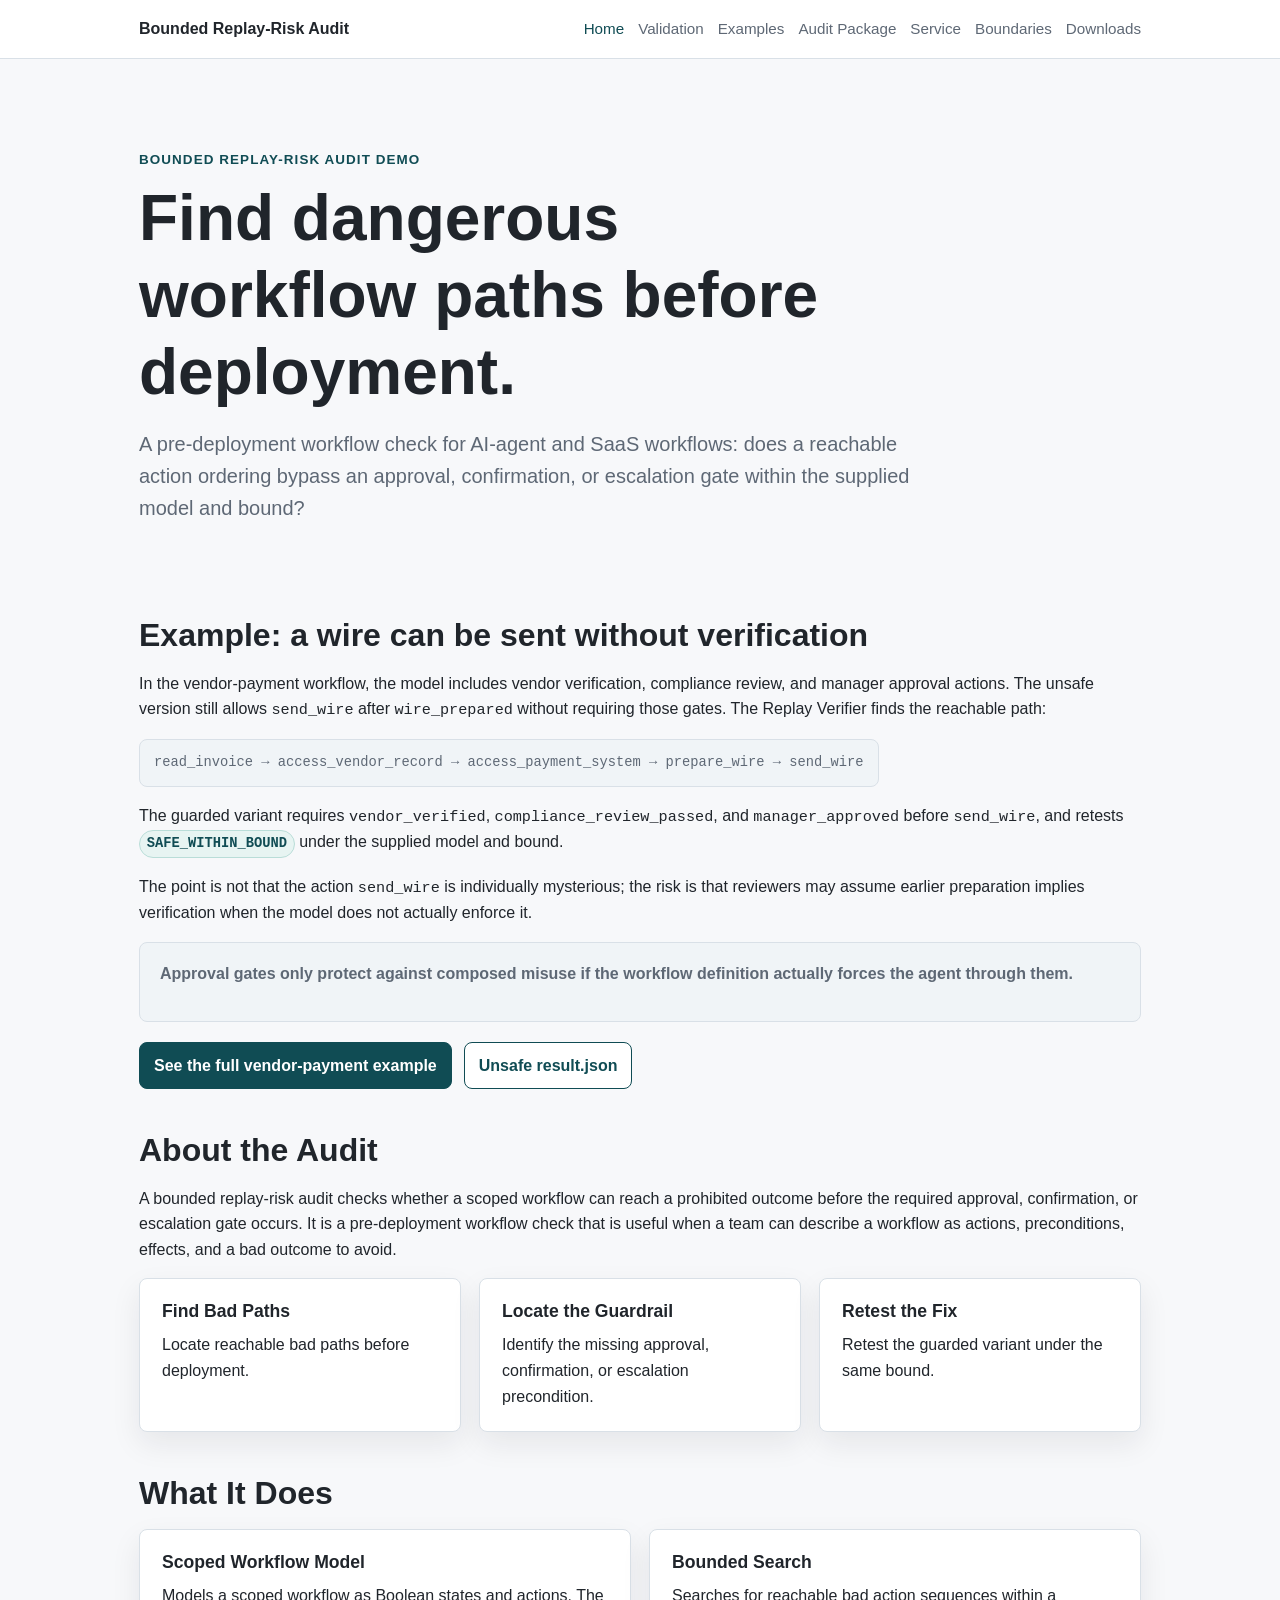
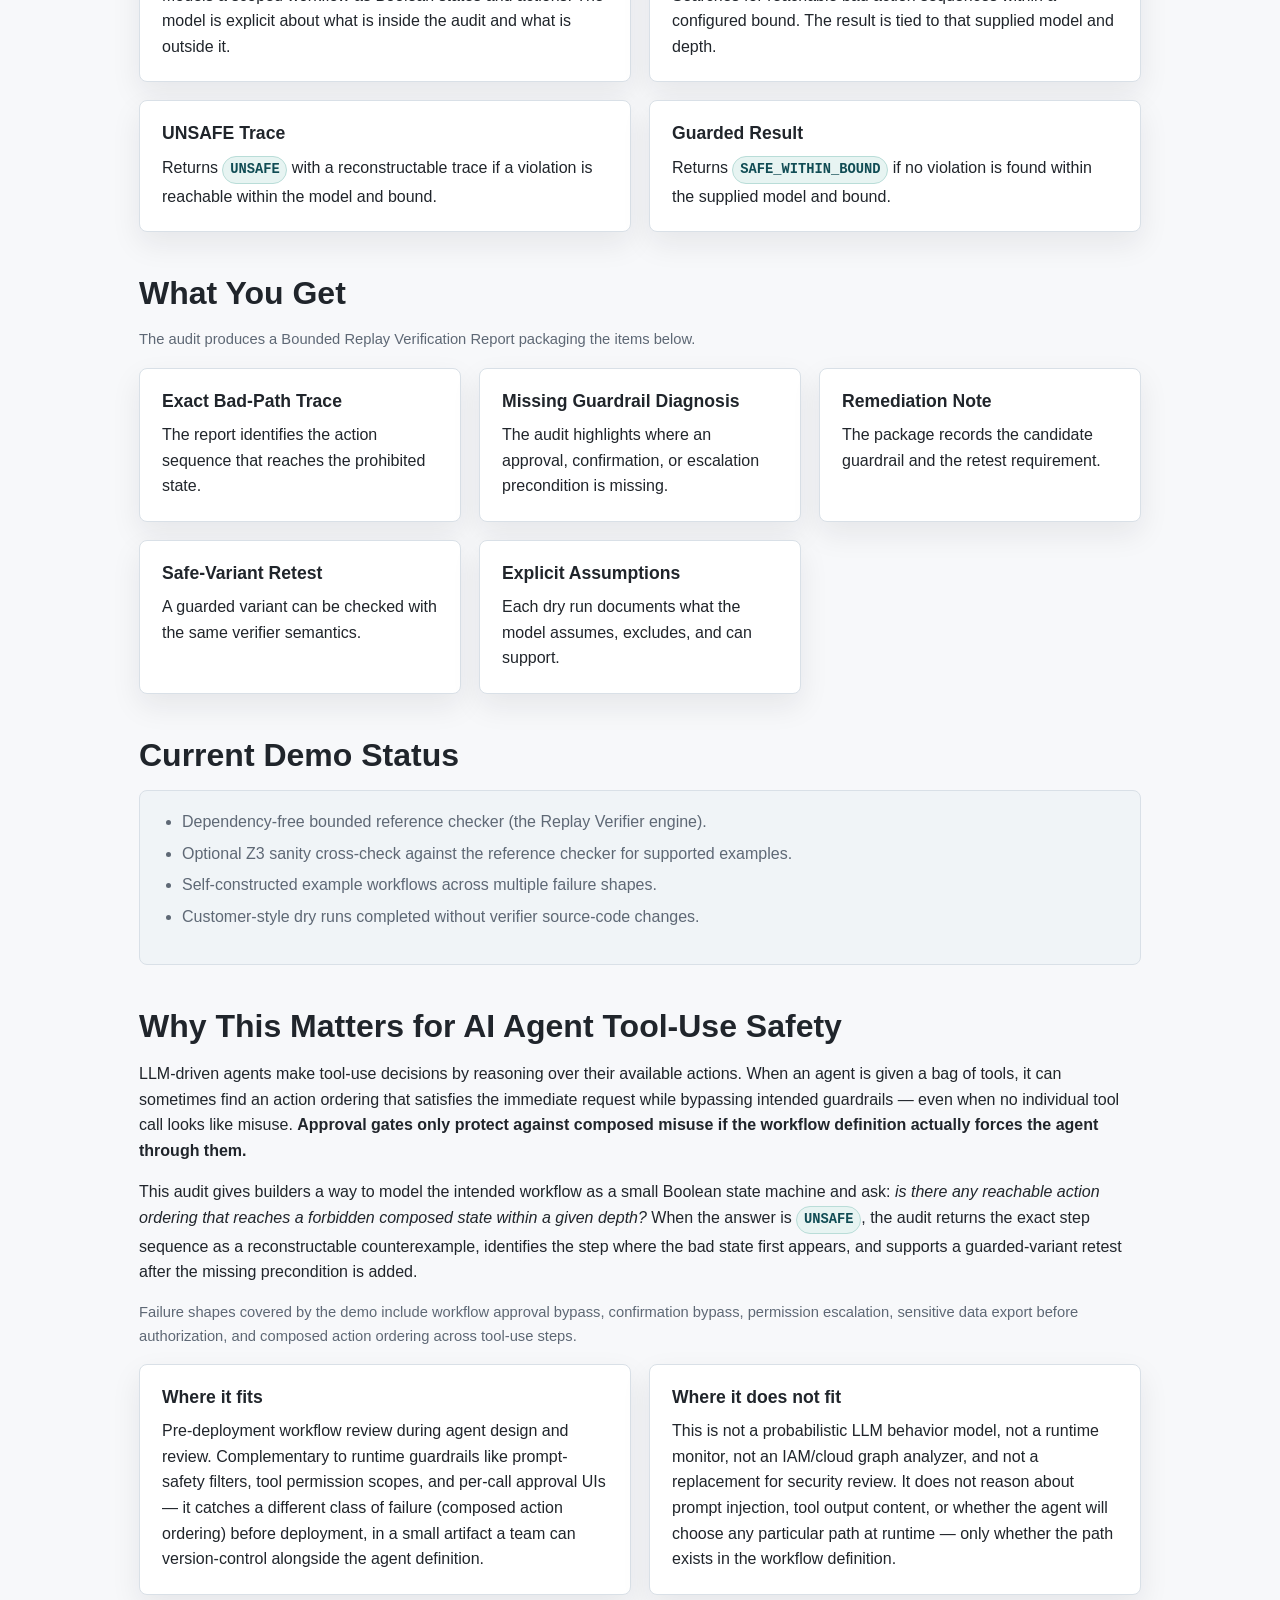
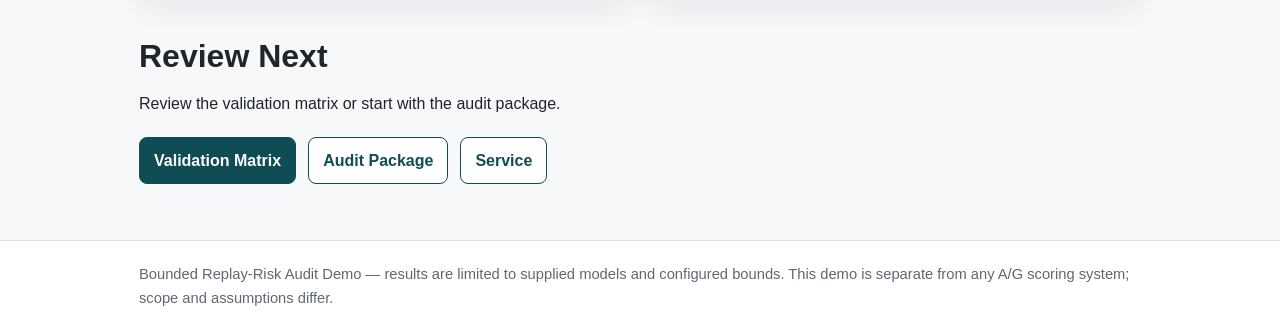
==== commit 3c7fe022: "Add files via upload" ====
--- a/index.html
+++ b/index.html
@@ -4,6 +4,8 @@
   <meta charset="utf-8">
   <meta name="viewport" content="width=device-width, initial-scale=1">
   <title>Bounded Replay-Risk Audit Demo</title>
+  <meta name="description" content="Bounded Replay-Risk Audit demo for checking whether AI-agent or SaaS workflows can reach approval-bypass, confirmation-bypass, data-disclosure, or destructive-action paths within a supplied model and bound.">
+  <link rel="canonical" href="https://bome2017.github.io/Replay-Verifier/">
   <link rel="stylesheet" href="assets/style.css">
 </head>
 <body>
@@ -26,17 +28,31 @@
     <section class="hero">
       <p class="eyebrow">Bounded Replay-Risk Audit Demo</p>
       <h1>Find dangerous workflow paths before deployment.</h1>
-      <p class="lead">A bounded replay-risk audit checks whether a supplied workflow model can reach a prohibited outcome before the required approval, confirmation, or escalation gate occurs, within the configured bound.</p>
+      <p class="lead">A pre-deployment workflow check for AI-agent and SaaS workflows: does a reachable action ordering bypass an approval, confirmation, or escalation gate within the supplied model and bound?</p>
+    </section>
+
+    <section class="section">
+      <h2>Example: a wire can be sent without verification</h2>
+      <p>In the vendor-payment workflow, the model includes vendor verification, compliance review, and manager approval actions. The unsafe version still allows <code>send_wire</code> after <code>wire_prepared</code> without requiring those gates. The Replay Verifier finds the reachable path:</p>
+      <p class="trace-line">read_invoice &rarr; access_vendor_record &rarr; access_payment_system &rarr; prepare_wire &rarr; send_wire</p>
+      <p>The guarded variant requires <code>vendor_verified</code>, <code>compliance_review_passed</code>, and <code>manager_approved</code> before <code>send_wire</code>, and retests <span class="status">SAFE_WITHIN_BOUND</span> under the supplied model and bound.</p>
+      <p>The point is not that the action <code>send_wire</code> is individually mysterious; the risk is that reviewers may assume earlier preparation implies verification when the model does not actually enforce it.</p>
+      <div class="muted-box">
+        <p><strong>Approval gates only protect against composed misuse if the workflow definition actually forces the agent through them.</strong></p>
+      </div>
+      <div class="cta-row">
+        <a class="button" href="examples.html">See the full vendor-payment example</a>
+        <a class="button secondary" href="outputs/agent_vendor_payment_unauthorized/result.json">Unsafe result.json</a>
+      </div>
     </section>
 
     <section class="section">
       <h2>About the Audit</h2>
-      <p>This is a bounded pre-deployment check on a supplied Boolean workflow model. It asks whether the scoped workflow model can reach a prohibited outcome before the required approval, confirmation, or escalation gate occurs, within the configured bound.</p>
-      <p>It is useful when a team can describe a workflow as actions, preconditions, effects, and a bad outcome to avoid.</p>
+      <p>A bounded replay-risk audit checks whether a scoped workflow can reach a prohibited outcome before the required approval, confirmation, or escalation gate occurs. It is a pre-deployment workflow check that is useful when a team can describe a workflow as actions, preconditions, effects, and a bad outcome to avoid.</p>
       <div class="grid">
-        <div class="card"><h3>Find Bad Paths</h3><p>Find bad paths in the supplied workflow model.</p></div>
-        <div class="card"><h3>Locate the Guardrail</h3><p>Locate the missing guardrail.</p></div>
-        <div class="card"><h3>Retest the Fix</h3><p>Retest the guarded version.</p></div>
+        <div class="card"><h3>Find Bad Paths</h3><p>Locate reachable bad paths before deployment.</p></div>
+        <div class="card"><h3>Locate the Guardrail</h3><p>Identify the missing approval, confirmation, or escalation precondition.</p></div>
+        <div class="card"><h3>Retest the Fix</h3><p>Retest the guarded variant under the same bound.</p></div>
       </div>
     </section>
 
@@ -64,6 +80,7 @@
 
     <section class="section">
       <h2>What You Get</h2>
+      <p class="note">The audit produces a Bounded Replay Verification Report packaging the items below.</p>
       <div class="grid">
         <div class="card"><h3>Exact Bad-Path Trace</h3><p>The report identifies the action sequence that reaches the prohibited state.</p></div>
         <div class="card"><h3>Missing Guardrail Diagnosis</h3><p>The audit highlights where an approval, confirmation, or escalation precondition is missing.</p></div>
@@ -74,44 +91,31 @@
     </section>
 
     <section class="section">
-      <h2>Example Bad Path</h2>
-      <p class="display-path">Read ticket &rarr; access account data &rarr; draft reply &rarr; send externally</p>
-      <p class="trace-line">read_ticket &rarr; access_customer_account_data &rarr; draft_reply &rarr; send_reply_external</p>
-      <p>The bad state appears because external send occurs before manager approval.</p>
-    </section>
-
-    <section class="section">
       <h2>Current Demo Status</h2>
       <div class="muted-box">
         <ul>
-          <li>Dependency-free bounded reference checker.</li>
-          <li>Optional solver cross-check for supported examples.</li>
-          <li>Multiple workflow families tested.</li>
-          <li>Repeatability dry runs completed.</li>
-          <li>No verifier source-code changes needed for repeatability dry runs.</li>
+          <li>Dependency-free bounded reference checker (the Replay Verifier engine).</li>
+          <li>Optional Z3 sanity cross-check against the reference checker for supported examples.</li>
+          <li>Self-constructed example workflows across multiple failure shapes.</li>
+          <li>Customer-style dry runs completed without verifier source-code changes.</li>
         </ul>
       </div>
     </section>
 
     <section class="section">
-      <h2>Related Public Demos</h2>
-      <p>Related public demos from the same project family. Each demo has its own scope, assumptions, validation status, and limitation notes.</p>
-      <div class="grid">
+      <h2>Why This Matters for AI Agent Tool-Use Safety</h2>
+      <p>LLM-driven agents make tool-use decisions by reasoning over their available actions. When an agent is given a bag of tools, it can sometimes find an action ordering that satisfies the immediate request while bypassing intended guardrails &mdash; even when no individual tool call looks like misuse. <strong>Approval gates only protect against composed misuse if the workflow definition actually forces the agent through them.</strong></p>
+      <p>This audit gives builders a way to model the intended workflow as a small Boolean state machine and ask: <em>is there any reachable action ordering that reaches a forbidden composed state within a given depth?</em> When the answer is <span class="status">UNSAFE</span>, the audit returns the exact step sequence as a reconstructable counterexample, identifies the step where the bad state first appears, and supports a guarded-variant retest after the missing precondition is added.</p>
+      <p class="note">Failure shapes covered by the demo include workflow approval bypass, confirmation bypass, permission escalation, sensitive data export before authorization, and composed action ordering across tool-use steps.</p>
+      <div class="grid two">
         <div class="card">
-          <h3><a href="https://bome2017.github.io/ag-bank-scoreboard/">A/G Bank Scoreboard</a></h3>
-          <p>Public dashboard for A/G-style bank risk monitoring using appearance/ground divergence signals and documented validation boundaries.</p>
+          <h3>Where it fits</h3>
+          <p>Pre-deployment workflow review during agent design and review. Complementary to runtime guardrails like prompt-safety filters, tool permission scopes, and per-call approval UIs &mdash; it catches a different class of failure (composed action ordering) before deployment, in a small artifact a team can version-control alongside the agent definition.</p>
         </div>
         <div class="card">
-          <h3><a href="https://bome2017.github.io/ag-higher-education/">A/G Higher Education</a></h3>
-          <p>Exploratory A/G-style higher-education institutional risk/stability demo with explicit data-scope limits.</p>
+          <h3>Where it does not fit</h3>
+          <p>This is not a probabilistic LLM behavior model, not a runtime monitor, not an IAM/cloud graph analyzer, and not a replacement for security review. It does not reason about prompt injection, tool output content, or whether the agent will choose any particular path at runtime &mdash; only whether the path exists in the workflow definition.</p>
         </div>
-        <div class="card">
-          <h3><a href="https://bome2017.github.io/ag-corporate-filings/">A/G Corporate Filings</a></h3>
-          <p>Corporate filings extension exploring A/G-style distress and disclosure signals from public company filings.</p>
-        </div>
-      </div>
-      <div class="muted-box">
-        <p>Track B is a separate bounded workflow replay-risk audit demo, not an A/G financial, institutional, or corporate scoring system. Scope and assumptions differ by demo.</p>
       </div>
     </section>
 
@@ -121,12 +125,13 @@
       <div class="cta-row">
         <a class="button" href="validation.html">Validation Matrix</a>
         <a class="button secondary" href="audit.html">Audit Package</a>
+        <a class="button secondary" href="service.html">Service</a>
       </div>
     </section>
   </main>
 
   <footer class="site-footer">
-    <p>Bounded Replay-Risk Audit Demo &mdash; results are limited to supplied models and configured bounds. Track B is the internal demo codename.</p>
+    <p>Bounded Replay-Risk Audit Demo &mdash; results are limited to supplied models and configured bounds. This demo is separate from any A/G scoring system; scope and assumptions differ.</p>
   </footer>
 </body>
 </html>
